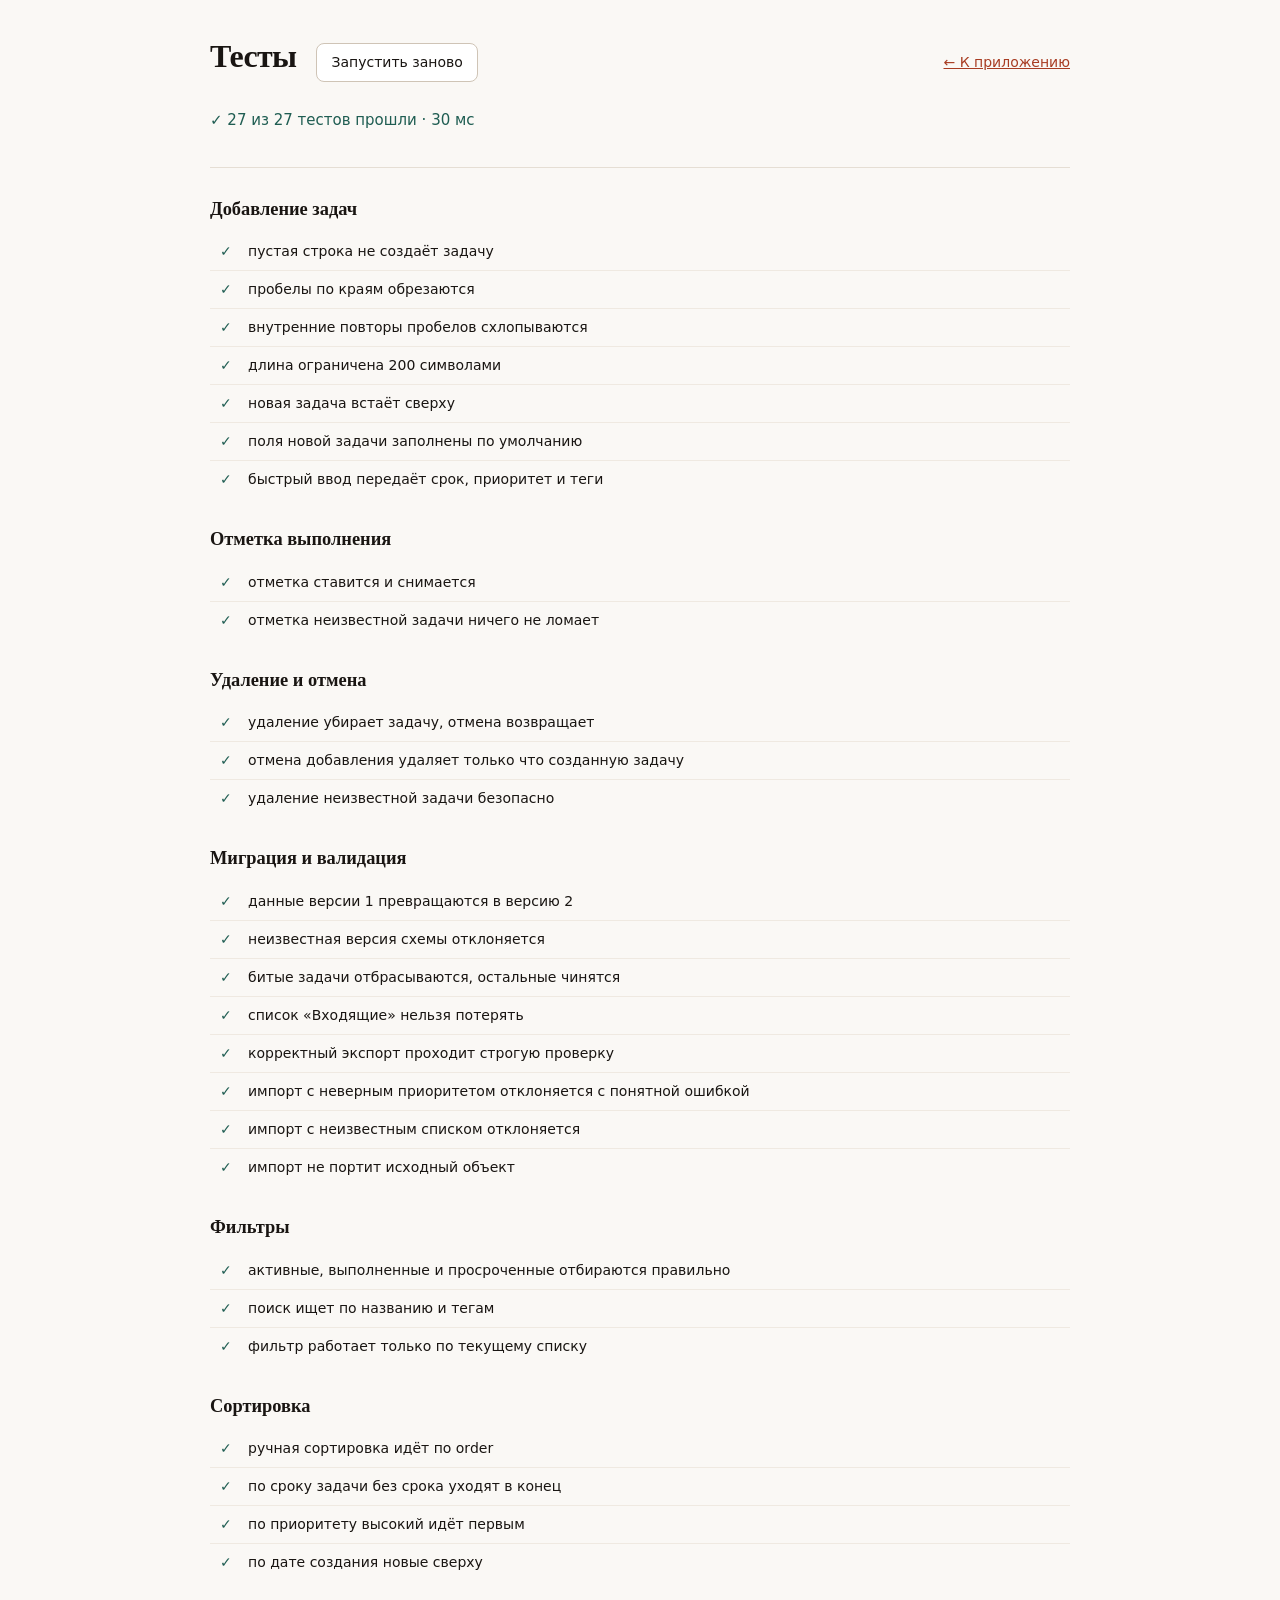
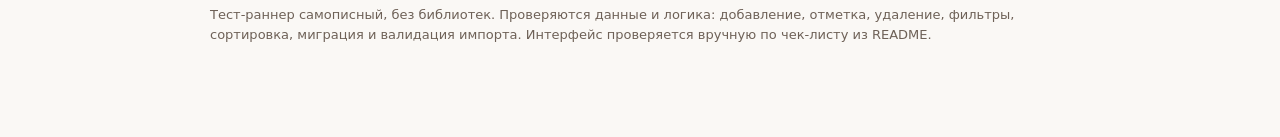
==== tests.html @ d5071059 "Этап 1: каркас, дизайн-токены и обязательные функции списка" ====
<!DOCTYPE html>
<html lang="ru">
  <head>
    <meta charset="utf-8" />
    <meta name="viewport" content="width=device-width, initial-scale=1" />
    <title>Тесты — Задачи</title>
    <link rel="stylesheet" href="css/tokens.css" />
    <style>
      /* Отдельная простая страница: тесты должны читаться, а не впечатлять. */
      body {
        margin: 0;
        padding: 32px 20px 80px;
        background: var(--bg);
        color: var(--ink);
        font-family: var(--font-sans);
        line-height: 1.5;
      }
      .wrap {
        max-width: 860px;
        margin: 0 auto;
      }
      h1 {
        margin: 0;
        font-family: var(--font-serif);
        font-size: 2rem;
        letter-spacing: -0.02em;
      }
      .head {
        display: flex;
        flex-wrap: wrap;
        align-items: baseline;
        gap: 12px 20px;
        padding-bottom: 20px;
        border-bottom: 1px solid var(--line);
      }
      .head a {
        margin-left: auto;
        color: var(--accent);
        font-size: 0.875rem;
      }
      .summary {
        color: var(--muted);
        font-size: 0.9375rem;
        width: 100%;
      }
      .summary.is-pass {
        color: var(--ok);
      }
      .summary.is-fail {
        color: var(--danger);
        font-weight: 600;
      }
      .suite {
        margin-top: 28px;
      }
      .suite h2 {
        margin: 0 0 10px;
        font-family: var(--font-serif);
        font-size: 1.15rem;
      }
      .test {
        display: flex;
        gap: 10px;
        padding: 8px 10px;
        border-bottom: 1px solid var(--line-soft);
        font-size: 0.875rem;
      }
      .test:last-child {
        border-bottom: 0;
      }
      .test__mark {
        flex: none;
        width: 18px;
        font-weight: 700;
      }
      .test--pass .test__mark {
        color: var(--ok);
      }
      .test--fail {
        background: var(--danger-soft);
        border-radius: 6px;
      }
      .test--fail .test__mark {
        color: var(--danger);
      }
      .test__name {
        flex: 1;
      }
      .test__error {
        margin: 4px 0 0;
        color: var(--danger);
        font-family: var(--font-mono);
        font-size: 0.75rem;
        white-space: pre-wrap;
      }
      .run {
        padding: 8px 14px;
        border: 1px solid var(--line-strong);
        border-radius: 8px;
        background: var(--surface);
        color: var(--ink);
        font: inherit;
        font-size: 0.875rem;
        cursor: pointer;
      }
      .run:hover {
        background: var(--surface-2);
      }
      .legend {
        margin-top: 24px;
        color: var(--muted);
        font-size: 0.8125rem;
      }
    </style>
  </head>
  <body>
    <div class="wrap">
      <header class="head">
        <h1>Тесты</h1>
        <button class="run" id="run" type="button">Запустить заново</button>
        <a href="index.html">← К приложению</a>
        <p class="summary" id="summary">Запускаем…</p>
      </header>
      <main id="results" aria-live="polite"></main>
      <p class="legend">
        Тест-раннер самописный, без библиотек. Проверяются данные и логика: добавление, отметка, удаление,
        фильтры, сортировка, миграция и валидация импорта. Интерфейс проверяется вручную по чек-листу из README.
      </p>
    </div>

    <script src="js/util.js"></script>
    <script src="js/schema.js"></script>
    <script src="js/selectors.js"></script>
    <script src="js/state.js"></script>
    <script>
      (function () {
        'use strict';

        var groups = [];
        var currentGroup = null;
        var summaryEl = document.getElementById('summary');
        var resultsEl = document.getElementById('results');
        var App = window.TodoApp;

        // ——— Мини-раннер ———

        function suite(name) {
          currentGroup = { name: name, tests: [] };
          groups.push(currentGroup);
        }

        function test(name, fn) {
          if (!currentGroup) suite('Без группы');
          currentGroup.tests.push({ name: name, fn: fn });
        }

        function format(value) {
          if (typeof value === 'string') return JSON.stringify(value);
          if (value === undefined) return 'undefined';
          try {
            return JSON.stringify(value);
          } catch (error) {
            return String(value);
          }
        }

        function assert(condition, message) {
          if (!condition) throw new Error(message || 'Условие не выполнено');
        }

        function assertEqual(actual, expected, message) {
          if (actual !== expected) {
            throw new Error(
              (message ? message + ': ' : '') + 'ожидалось ' + format(expected) + ', получено ' + format(actual)
            );
          }
        }

        function assertDeepEqual(actual, expected, message) {
          if (JSON.stringify(actual) !== JSON.stringify(expected)) {
            throw new Error(
              (message ? message + ': ' : '') + 'ожидалось ' + format(expected) + ', получено ' + format(actual)
            );
          }
        }

        function assertIncludes(text, needle, message) {
          if (String(text).indexOf(needle) === -1) {
            throw new Error((message || 'Подстрока не найдена') + ': искали ' + format(needle) + ' в ' + format(text));
          }
        }

        // ——— Фикстуры ———

        function makeStore() {
          var sequence = 0;
          return App.createStore({
            now: function () {
              return new Date(2026, 1, 10, 12, 0, 0, 0);
            },
            createId: function (prefix) {
              sequence += 1;
              return (prefix || 'id_') + sequence;
            }
          });
        }

        function makeTask(overrides) {
          var task = {
            id: 't' + Math.random().toString(36).slice(2, 8),
            title: 'Задача',
            done: false,
            createdAt: '2026-02-10T09:00:00.000Z',
            completedAt: null,
            due: null,
            priority: 0,
            listId: 'inbox',
            tags: [],
            subtasks: [],
            order: 0
          };
          Object.keys(overrides || {}).forEach(function (key) {
            task[key] = overrides[key];
          });
          return task;
        }

        function makeState(tasks, settings) {
          var baseSettings = { theme: 'system', listId: 'inbox', filter: 'all', sort: 'manual' };
          Object.keys(settings || {}).forEach(function (key) {
            baseSettings[key] = settings[key];
          });
          return {
            version: 2,
            lists: [{ id: 'inbox', name: 'Входящие', color: 'neutral', createdAt: '2026-01-01T00:00:00.000Z' }],
            tasks: tasks,
            settings: baseSettings
          };
        }

        var NOW = new Date(2026, 1, 10, 12, 0, 0, 0);
        var TODAY = App.util.todayISO(NOW);
        var TOMORROW = App.util.shiftISODate(TODAY, 1);
        var YESTERDAY = App.util.shiftISODate(TODAY, -1);

        // ——— Тесты ———

        suite('Добавление задач');

        test('пустая строка не создаёт задачу', function () {
          var store = makeStore();
          assertEqual(store.actions.addTask({ title: '   ' }), null);
          assertEqual(store.actions.addTask({ title: '' }), null);
          assertEqual(store.actions.addTask({}), null);
          assertEqual(store.get().tasks.length, 0);
        });

        test('пробелы по краям обрезаются', function () {
          var store = makeStore();
          var task = store.actions.addTask({ title: '  Купить молоко  ' });
          assertEqual(task.title, 'Купить молоко');
        });

        test('внутренние повторы пробелов схлопываются', function () {
          var store = makeStore();
          var task = store.actions.addTask({ title: 'Купить   молоко' });
          assertEqual(task.title, 'Купить молоко');
        });

        test('длина ограничена 200 символами', function () {
          var store = makeStore();
          var task = store.actions.addTask({ title: new Array(260).join('я') });
          assertEqual(task.title.length, 200);
        });

        test('новая задача встаёт сверху', function () {
          var store = makeStore();
          store.actions.addTask({ title: 'Первая' });
          store.actions.addTask({ title: 'Вторая' });
          var visible = App.selectors.visibleTasks(store.get(), '', NOW);
          assertEqual(visible[0].title, 'Вторая');
        });

        test('поля новой задачи заполнены по умолчанию', function () {
          var store = makeStore();
          var task = store.actions.addTask({ title: 'Позвонить' });
          assertIncludes(task.id, 't_');
          assertEqual(task.done, false);
          assertEqual(task.completedAt, null);
          assertEqual(task.priority, 0);
          assertEqual(task.listId, 'inbox');
          assertDeepEqual(task.tags, []);
          assertDeepEqual(task.subtasks, []);
        });

        test('быстрый ввод передаёт срок, приоритет и теги', function () {
          var store = makeStore();
          var task = store.actions.addTask({ title: 'Купить молоко', due: TOMORROW, priority: 3, tags: ['дом', '#дом'] });
          assertEqual(task.due, TOMORROW);
          assertEqual(task.priority, 3);
          assertDeepEqual(task.tags, ['дом']);
        });

        suite('Отметка выполнения');

        test('отметка ставится и снимается', function () {
          var store = makeStore();
          var task = store.actions.addTask({ title: 'Полить цветы' });

          store.actions.toggleTask(task.id);
          assertEqual(store.get().tasks[0].done, true);
          assert(!!store.get().tasks[0].completedAt, 'completedAt должен заполниться');

          store.actions.toggleTask(task.id);
          assertEqual(store.get().tasks[0].done, false);
          assertEqual(store.get().tasks[0].completedAt, null);
        });

        test('отметка неизвестной задачи ничего не ломает', function () {
          var store = makeStore();
          assertEqual(store.actions.toggleTask('нет-такой'), null);
        });

        suite('Удаление и отмена');

        test('удаление убирает задачу, отмена возвращает', function () {
          var store = makeStore();
          var task = store.actions.addTask({ title: 'Выбросить коробки' });
          var removed = store.actions.deleteTask(task.id);
          assertEqual(removed.id, task.id);
          assertEqual(store.get().tasks.length, 0);

          store.undo();
          assertEqual(store.get().tasks.length, 1);
          assertEqual(store.get().tasks[0].title, 'Выбросить коробки');
        });

        test('отмена добавления удаляет только что созданную задачу', function () {
          var store = makeStore();
          store.actions.addTask({ title: 'Первая' });
          store.actions.addTask({ title: 'Вторая' });
          store.undo();
          assertEqual(store.get().tasks.length, 1);
          assertEqual(store.get().tasks[0].title, 'Первая');
        });

        test('удаление неизвестной задачи безопасно', function () {
          var store = makeStore();
          assertEqual(store.actions.deleteTask('нет-такой'), null);
        });

        suite('Миграция и валидация');

        test('данные версии 1 превращаются в версию 2', function () {
          var v1 = {
            version: 1,
            lists: [
              { id: 'inbox', title: 'Входящие' },
              { id: 'l1', title: 'Работа', color: '#52708c' }
            ],
            tasks: [
              {
                id: 'a',
                text: 'Позвонить',
                completed: true,
                createdAt: '2026-01-01T10:00:00.000Z',
                listId: 'l1',
                priority: 'high',
                due: TODAY,
                tags: ['работа']
              }
            ],
            settings: { theme: 'dark', listId: 'l1' }
          };

          var migrated = App.schema.migrate(v1);
          assertEqual(migrated.version, 2);
          var result = App.schema.sanitizeSnapshot(migrated, NOW);
          assert(result.ok, 'после миграции данные должны читаться');
          assertEqual(result.state.tasks[0].title, 'Позвонить');
          assertEqual(result.state.tasks[0].priority, 3);
          assertEqual(result.state.tasks[0].done, true);
          assertDeepEqual(result.state.tasks[0].subtasks, []);
          assertDeepEqual(result.state.tasks[0].tags, ['работа']);
          assertEqual(result.state.settings.theme, 'dark');
        });

        test('неизвестная версия схемы отклоняется', function () {
          assertEqual(App.schema.migrate({ version: 99 }), null);
          assertEqual(App.schema.migrate('мусор'), null);
        });

        test('битые задачи отбрасываются, остальные чинятся', function () {
          var raw = {
            version: 2,
            lists: [],
            tasks: [
              { id: 'bad', title: '   ' },
              { id: 'ok', title: 'Живая задача', done: false, createdAt: '2026-02-01T10:00:00.000Z' }
            ],
            settings: {}
          };
          var result = App.schema.sanitizeSnapshot(raw, NOW);
          assert(result.ok, 'нормализация должна пройти');
          assertEqual(result.state.tasks.length, 1);
          assertEqual(result.state.tasks[0].title, 'Живая задача');
          assertEqual(result.state.tasks[0].listId, 'inbox');
          assertEqual(result.state.tasks[0].priority, 0);
          assert(result.dropped >= 1, 'счётчик отброшенных должен вырасти');
          assertEqual(result.state.lists[0].id, 'inbox');
        });

        test('список «Входящие» нельзя потерять', function () {
          var raw = { version: 2, lists: [], tasks: [], settings: {} };
          var result = App.schema.sanitizeSnapshot(raw, NOW);
          assertEqual(result.state.lists.length, 1);
          assertEqual(result.state.lists[0].id, 'inbox');
          assertEqual(result.state.settings.listId, 'inbox');
        });

        test('корректный экспорт проходит строгую проверку', function () {
          var store = makeStore();
          store.actions.addTask({ title: 'Купить молоко', due: TOMORROW, priority: 2, tags: ['дом'] });
          var snapshot = JSON.parse(JSON.stringify(store.get()));
          var result = App.schema.validateSnapshot(snapshot);
          assert(result.ok, 'экспорт собственного формата должен быть валиден');
          assertEqual(result.state.tasks.length, 1);
          assertEqual(result.state.tasks[0].title, 'Купить молоко');
        });

        test('импорт с неверным приоритетом отклоняется с понятной ошибкой', function () {
          var store = makeStore();
          store.actions.addTask({ title: 'Задача' });
          var snapshot = JSON.parse(JSON.stringify(store.get()));
          snapshot.tasks[0].priority = 9;
          var result = App.schema.validateSnapshot(snapshot);
          assertEqual(result.ok, false);
          assertIncludes(result.errors.join(' '), 'приоритет');
        });

        test('импорт с неизвестным списком отклоняется', function () {
          var store = makeStore();
          store.actions.addTask({ title: 'Задача' });
          var snapshot = JSON.parse(JSON.stringify(store.get()));
          snapshot.tasks[0].listId = 'чужой-список';
          var result = App.schema.validateSnapshot(snapshot);
          assertEqual(result.ok, false);
          assertIncludes(result.errors.join(' '), 'не найден');
        });

        test('импорт не портит исходный объект', function () {
          var store = makeStore();
          store.actions.addTask({ title: 'Задача' });
          var snapshot = JSON.parse(JSON.stringify(store.get()));
          snapshot.tasks[0].tags = new Array(20).join('x,').split(',');
          var before = JSON.stringify(snapshot);
          App.schema.validateSnapshot(snapshot);
          assertEqual(JSON.stringify(snapshot), before);
        });

        suite('Фильтры');

        test('активные, выполненные и просроченные отбираются правильно', function () {
          var tasks = [
            makeTask({ id: 'a', title: 'Сегодня', due: TODAY, order: 1 }),
            makeTask({ id: 'b', title: 'Просрочена', due: YESTERDAY, order: 2 }),
            makeTask({ id: 'c', title: 'Готово', done: true, completedAt: NOW.toISOString(), order: 3 }),
            makeTask({ id: 'd', title: 'Без срока', order: 4 })
          ];

          var active = App.selectors.visibleTasks(makeState(tasks, { filter: 'active' }), '', NOW);
          assertEqual(active.length, 3);

          var done = App.selectors.visibleTasks(makeState(tasks, { filter: 'done' }), '', NOW);
          assertEqual(done.length, 1);
          assertEqual(done[0].id, 'c');

          var overdue = App.selectors.visibleTasks(makeState(tasks, { filter: 'overdue' }), '', NOW);
          assertEqual(overdue.length, 1);
          assertEqual(overdue[0].id, 'b');

          var today = App.selectors.visibleTasks(makeState(tasks, { filter: 'today' }), '', NOW);
          assertEqual(today.length, 1);
          assertEqual(today[0].id, 'a');
        });

        test('поиск ищет по названию и тегам', function () {
          var tasks = [
            makeTask({ id: 'a', title: 'Купить молоко', tags: ['дом'], order: 1 }),
            makeTask({ id: 'b', title: 'Позвонить маме', tags: ['семья'], order: 2 })
          ];
          var state = makeState(tasks);
          assertEqual(App.selectors.visibleTasks(state, 'молоко', NOW).length, 1);
          assertEqual(App.selectors.visibleTasks(state, 'семья', NOW).length, 1);
          assertEqual(App.selectors.visibleTasks(state, 'нет-такого', NOW).length, 0);
        });

        test('фильтр работает только по текущему списку', function () {
          var tasks = [
            makeTask({ id: 'a', listId: 'inbox', order: 1 }),
            makeTask({ id: 'b', listId: 'l2', order: 2 })
          ];
          var state = makeState(tasks);
          state.lists.push({ id: 'l2', name: 'Работа', color: '#52708c', createdAt: '2026-01-01T00:00:00.000Z' });
          assertEqual(App.selectors.visibleTasks(state, '', NOW).length, 1);
          state.settings.listId = 'l2';
          assertEqual(App.selectors.visibleTasks(state, '', NOW)[0].id, 'b');
        });

        suite('Сортировка');

        test('ручная сортировка идёт по order', function () {
          var tasks = [
            makeTask({ id: 'c', order: 3 }),
            makeTask({ id: 'a', order: 1 }),
            makeTask({ id: 'b', order: 2 })
          ];
          var sorted = App.selectors.visibleTasks(makeState(tasks, { sort: 'manual' }), '', NOW);
          assertDeepEqual(
            sorted.map(function (task) {
              return task.id;
            }),
            ['a', 'b', 'c']
          );
        });

        test('по сроку задачи без срока уходят в конец', function () {
          var tasks = [
            makeTask({ id: 'none', due: null, order: 1 }),
            makeTask({ id: 'late', due: YESTERDAY, order: 2 }),
            makeTask({ id: 'soon', due: TOMORROW, order: 3 })
          ];
          var sorted = App.selectors.visibleTasks(makeState(tasks, { sort: 'due' }), '', NOW);
          assertDeepEqual(
            sorted.map(function (task) {
              return task.id;
            }),
            ['late', 'soon', 'none']
          );
        });

        test('по приоритету высокий идёт первым', function () {
          var tasks = [
            makeTask({ id: 'low', priority: 1, order: 1 }),
            makeTask({ id: 'high', priority: 3, order: 2 }),
            makeTask({ id: 'medium', priority: 2, order: 3 })
          ];
          var sorted = App.selectors.visibleTasks(makeState(tasks, { sort: 'priority' }), '', NOW);
          assertDeepEqual(
            sorted.map(function (task) {
              return task.id;
            }),
            ['high', 'medium', 'low']
          );
        });

        test('по дате создания новые сверху', function () {
          var tasks = [
            makeTask({ id: 'old', createdAt: '2026-01-01T10:00:00.000Z', order: 1 }),
            makeTask({ id: 'new', createdAt: '2026-02-09T10:00:00.000Z', order: 2 })
          ];
          var sorted = App.selectors.visibleTasks(makeState(tasks, { sort: 'created' }), '', NOW);
          assertDeepEqual(
            sorted.map(function (task) {
              return task.id;
            }),
            ['new', 'old']
          );
        });

        // ——— Запуск и отрисовка ———

        function render(passed, failed, duration) {
          resultsEl.textContent = '';
          groups.forEach(function (group) {
            var section = document.createElement('section');
            section.className = 'suite';
            var heading = document.createElement('h2');
            heading.textContent = group.name;
            section.appendChild(heading);

            group.tests.forEach(function (item) {
              var row = document.createElement('div');
              row.className = 'test ' + (item.error ? 'test--fail' : 'test--pass');

              var mark = document.createElement('span');
              mark.className = 'test__mark';
              mark.textContent = item.error ? '✕' : '✓';
              mark.setAttribute('aria-hidden', 'true');

              var name = document.createElement('span');
              name.className = 'test__name';
              name.textContent = item.name;

              row.appendChild(mark);
              row.appendChild(name);

              if (item.error) {
                var error = document.createElement('p');
                error.className = 'test__error';
                error.textContent = item.error;
                row.appendChild(error);
              }

              section.appendChild(row);
            });

            resultsEl.appendChild(section);
          });

          var total = passed + failed;
          var allPassed = failed === 0;
          summaryEl.className = 'summary ' + (allPassed ? 'is-pass' : 'is-fail');
          summaryEl.textContent =
            (allPassed ? '✓ ' : '✕ ') + passed + ' из ' + total + ' тестов прошли · ' + duration + ' мс';
          document.title = (allPassed ? '✓ ' : '✕ ') + passed + '/' + total + ' — Тесты';
        }

        function run() {
          var started = performance.now();
          var passed = 0;
          var failed = 0;

          groups.forEach(function (group) {
            group.tests.forEach(function (item) {
              item.error = '';
              try {
                item.fn();
                passed += 1;
              } catch (error) {
                failed += 1;
                item.error = error && error.message ? error.message : String(error);
              }
            });
          });

          render(passed, failed, Math.round(performance.now() - started));
        }

        document.getElementById('run').addEventListener('click', run);
        run();
      })();
    </script>
  </body>
</html>
---- css/tokens.css ----
/* Дизайн-токены: единственный источник значений для цвета, ритма и движения.
   Тема переключается атрибутом data-theme на <html> (его ставит inline-скрипт до отрисовки). */

:root {
  color-scheme: light;

  /* Типографика: только системные шрифты, поэтому загрузка не влияет на старт. */
  --font-sans: ui-sans-serif, system-ui, -apple-system, "Segoe UI", "Helvetica Neue", Arial, sans-serif;
  --font-serif: ui-serif, "Iowan Old Style", "Palatino Linotype", Palatino, "Book Antiqua", Georgia, "Times New Roman", serif;
  --font-mono: ui-monospace, "SF Mono", "Cascadia Mono", "JetBrains Mono", Menlo, Consolas, "Liberation Mono", monospace;

  --fs-xs: 0.6875rem;
  --fs-sm: 0.8125rem;
  --fs-base: 0.9375rem;
  --fs-md: 1rem;
  --fs-lg: 1.125rem;
  --fs-xl: clamp(1.5rem, 1.15rem + 1.1vw, 1.875rem);
  --fs-2xl: clamp(1.75rem, 1.3rem + 2vw, 2.5rem);

  --lh-tight: 1.2;
  --lh-base: 1.5;
  --tracking-caps: 0.09em;

  /* Ритм: шаг 4px, чтобы всё выравнивалось по вертикальной сетке. */
  --sp-1: 0.25rem;
  --sp-2: 0.5rem;
  --sp-3: 0.75rem;
  --sp-4: 1rem;
  --sp-5: 1.25rem;
  --sp-6: 1.5rem;
  --sp-7: 2rem;
  --sp-8: 2.5rem;
  --sp-9: 3rem;
  --sp-10: 4rem;
  --sp-12: 6rem;

  --r-xs: 4px;
  --r-sm: 8px;
  --r-md: 12px;
  --r-lg: 16px;
  --r-full: 999px;

  --tap: 44px;
  --sidebar-w: 288px;
  --measure: 800px;

  /* Светлая палитра: тёплая бумага и один терракотовый акцент. */
  --bg: #faf8f5;
  --surface: #ffffff;
  --surface-2: #f3efe9;
  --surface-hover: #f5f1eb;
  --surface-pressed: #ede7df;
  --ink: #191512;
  --ink-2: #463d35;
  --muted: #6e6157;
  --line: #e5ded4;
  --line-soft: #efe9e1;
  --line-strong: #cfc4b6;
  --accent: #a83c22;
  --accent-hover: #8d3018;
  --accent-soft: #f7e8e2;
  --accent-ink: #ffffff;
  --danger: #9e2418;
  --danger-soft: #f8e5e2;
  --warn: #7a5200;
  --warn-soft: #fbf0d9;
  --ok: #1f5d52;
  --ok-soft: #e3efe9;
  --prio-high: #a3241b;
  --prio-medium: #8a5a00;
  --prio-low: #24574d;
  --scrim: rgb(25 21 18 / 0.38);
  --focus-ring: rgb(168 60 34 / 0.35);
  --shadow-1: 0 1px 2px rgb(25 21 18 / 0.05), 0 1px 3px rgb(25 21 18 / 0.04);
  --shadow-2: 0 16px 40px -20px rgb(25 21 18 / 0.4), 0 2px 8px rgb(25 21 18 / 0.06);

  --t-fast: 120ms;
  --t-base: 180ms;
  --t-slow: 280ms;
  --ease: cubic-bezier(0.2, 0.7, 0.3, 1);

  --z-scrim: 40;
  --z-drawer: 50;
  --z-celebration: 60;
  --z-toast: 70;
}

[data-theme="dark"] {
  color-scheme: dark;

  --bg: #141210;
  --surface: #1b1815;
  --surface-2: #221e1a;
  --surface-hover: #221e1a;
  --surface-pressed: #2a2521;
  --ink: #f3ede6;
  --ink-2: #d8cfc5;
  --muted: #a2968a;
  --line: #332c26;
  --line-soft: #28231f;
  --line-strong: #4a4038;
  --accent: #f0794f;
  --accent-hover: #ff9468;
  --accent-soft: #2e1c14;
  --accent-ink: #1a0f0a;
  --danger: #ff8a7a;
  --danger-soft: #2c1714;
  --warn: #e8b45e;
  --warn-soft: #2a2114;
  --ok: #7fc4b4;
  --ok-soft: #17251f;
  --prio-high: #ff8a7a;
  --prio-medium: #e8b45e;
  --prio-low: #7fc4b4;
  --scrim: rgb(0 0 0 / 0.6);
  --focus-ring: rgb(240 121 79 / 0.45);
  --shadow-1: 0 1px 2px rgb(0 0 0 / 0.4);
  --shadow-2: 0 18px 44px -22px rgb(0 0 0 / 0.8), 0 2px 10px rgb(0 0 0 / 0.5);
}
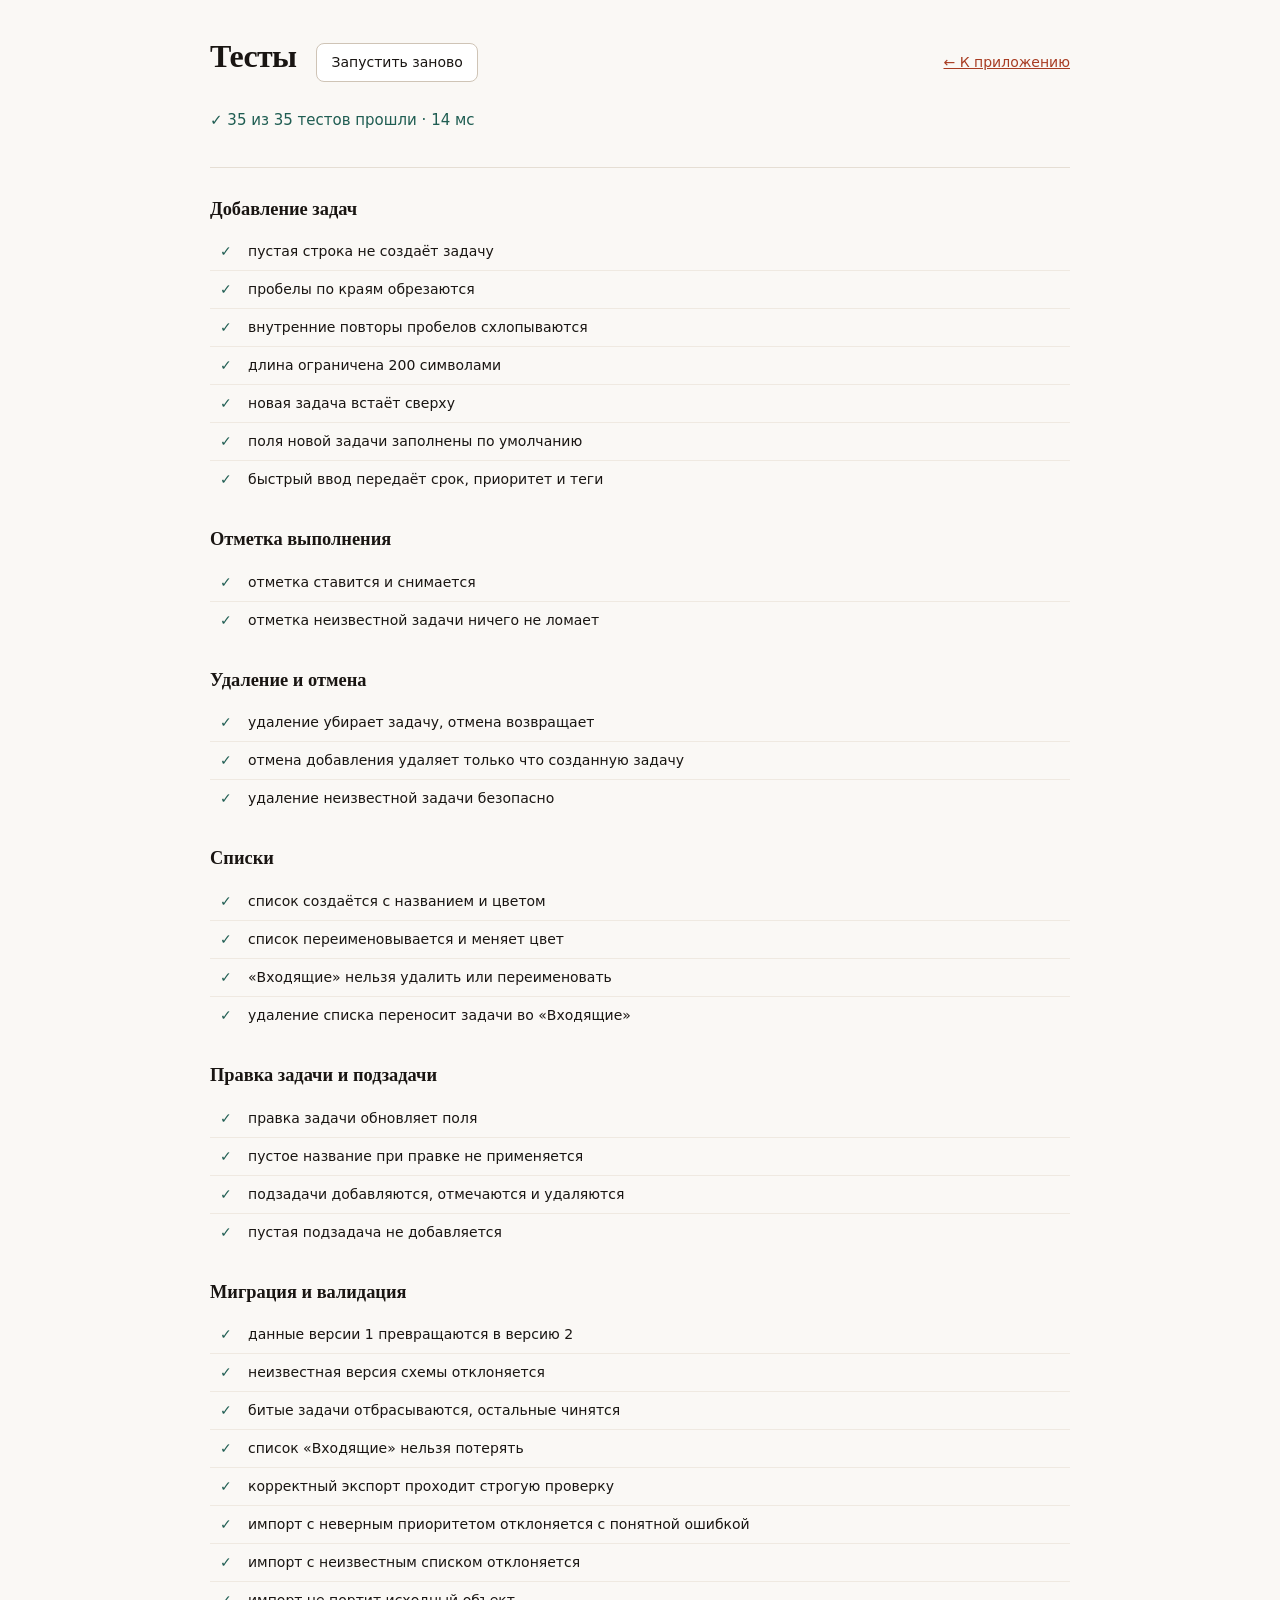
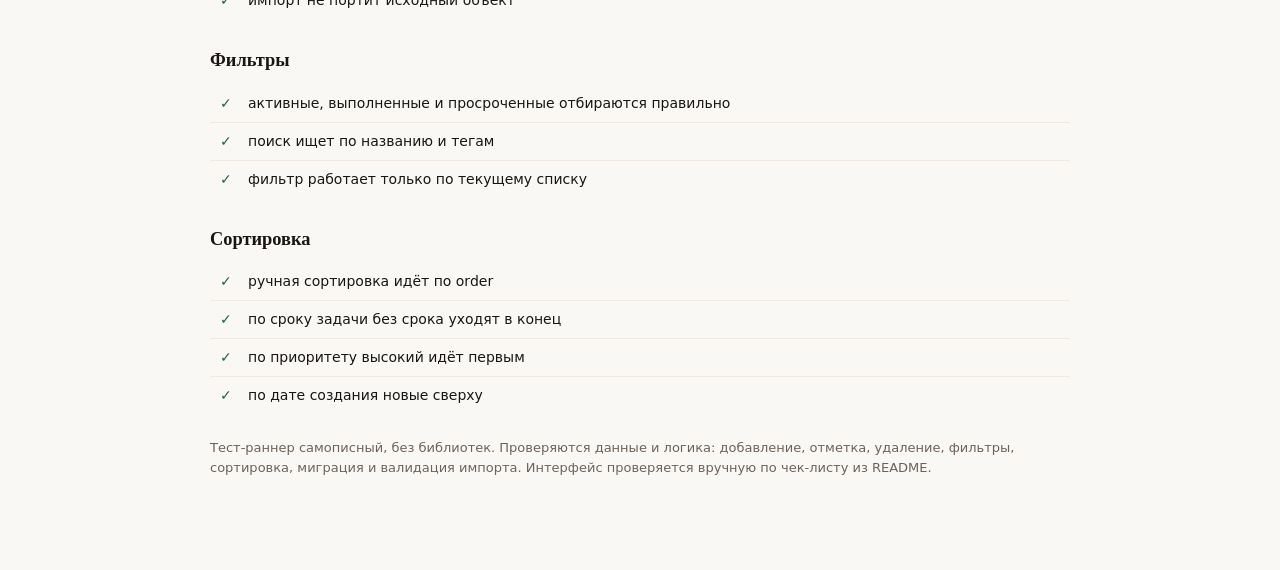
==== commit fc1e5aec: "Этап 2: списки, приоритеты, сроки, подзадачи, поиск, фильтры и сортировка" ====
--- a/tests.html
+++ b/tests.html
@@ -347,6 +347,100 @@
         test('удаление неизвестной задачи безопасно', function () {
           var store = makeStore();
           assertEqual(store.actions.deleteTask('нет-такой'), null);
+        });
+
+        suite('Списки');
+
+        test('список создаётся с названием и цветом', function () {
+          var store = makeStore();
+          var list = store.actions.addList('  Работа  ', '#3f8a7a');
+          assert(!!list, 'список создан');
+          assertEqual(list.name, 'Работа');
+          assertEqual(list.color, '#3f8a7a');
+          assertEqual(store.get().lists.length, 2);
+        });
+
+        test('список переименовывается и меняет цвет', function () {
+          var store = makeStore();
+          var list = store.actions.addList('Дом', '#c0603a');
+          store.actions.renameList(list.id, 'Домашние дела');
+          store.actions.setListColor(list.id, '#52708c');
+          var saved = App.selectors.findList(store.get(), list.id);
+          assertEqual(saved.name, 'Домашние дела');
+          assertEqual(saved.color, '#52708c');
+        });
+
+        test('«Входящие» нельзя удалить или переименовать', function () {
+          var store = makeStore();
+          assertEqual(store.actions.deleteList('inbox'), null);
+          assertEqual(store.actions.renameList('inbox', 'Другое'), null);
+          assertEqual(store.get().lists.length, 1);
+        });
+
+        test('удаление списка переносит задачи во «Входящие»', function () {
+          var store = makeStore();
+          var list = store.actions.addList('Работа', '#52708c');
+          store.actions.setSettings({ listId: list.id });
+          store.actions.addTask({ title: 'Отчёт' });
+          var removed = store.actions.deleteList(list.id);
+          assert(!!removed, 'список удалён');
+          assertEqual(store.get().lists.length, 1);
+          assertEqual(store.get().tasks[0].listId, 'inbox');
+          assertEqual(store.get().settings.listId, 'inbox');
+
+          store.undo();
+          assertEqual(store.get().lists.length, 2);
+          assertEqual(store.get().tasks[0].listId, list.id);
+        });
+
+        suite('Правка задачи и подзадачи');
+
+        test('правка задачи обновляет поля', function () {
+          var store = makeStore();
+          var task = store.actions.addTask({ title: 'Черновик' });
+          var due = App.util.shiftISODate(TODAY, 3);
+          store.actions.updateTask(task.id, {
+            title: 'Финал',
+            due: due,
+            priority: 2,
+            tags: ['работа'],
+            listId: 'inbox'
+          });
+          var updated = store.get().tasks[0];
+          assertEqual(updated.title, 'Финал');
+          assertEqual(updated.due, due);
+          assertEqual(updated.priority, 2);
+          assertDeepEqual(updated.tags, ['работа']);
+        });
+
+        test('пустое название при правке не применяется', function () {
+          var store = makeStore();
+          var task = store.actions.addTask({ title: 'Важное' });
+          store.actions.updateTask(task.id, { title: '   ' });
+          assertEqual(store.get().tasks[0].title, 'Важное');
+        });
+
+        test('подзадачи добавляются, отмечаются и удаляются', function () {
+          var store = makeStore();
+          var task = store.actions.addTask({ title: 'Переезд' });
+          store.actions.addSubtask(task.id, 'Собрать коробки');
+          store.actions.addSubtask(task.id, 'Заказать грузовик');
+          assertEqual(store.get().tasks[0].subtasks.length, 2);
+
+          var subtaskId = store.get().tasks[0].subtasks[0].id;
+          store.actions.toggleSubtask(task.id, subtaskId);
+          assertEqual(store.get().tasks[0].subtasks[0].done, true);
+
+          store.actions.deleteSubtask(task.id, subtaskId);
+          assertEqual(store.get().tasks[0].subtasks.length, 1);
+          assertEqual(store.get().tasks[0].subtasks[0].title, 'Заказать грузовик');
+        });
+
+        test('пустая подзадача не добавляется', function () {
+          var store = makeStore();
+          var task = store.actions.addTask({ title: 'Переезд' });
+          assertEqual(store.actions.addSubtask(task.id, '   '), null);
+          assertEqual(store.get().tasks[0].subtasks.length, 0);
         });
 
         suite('Миграция и валидация');
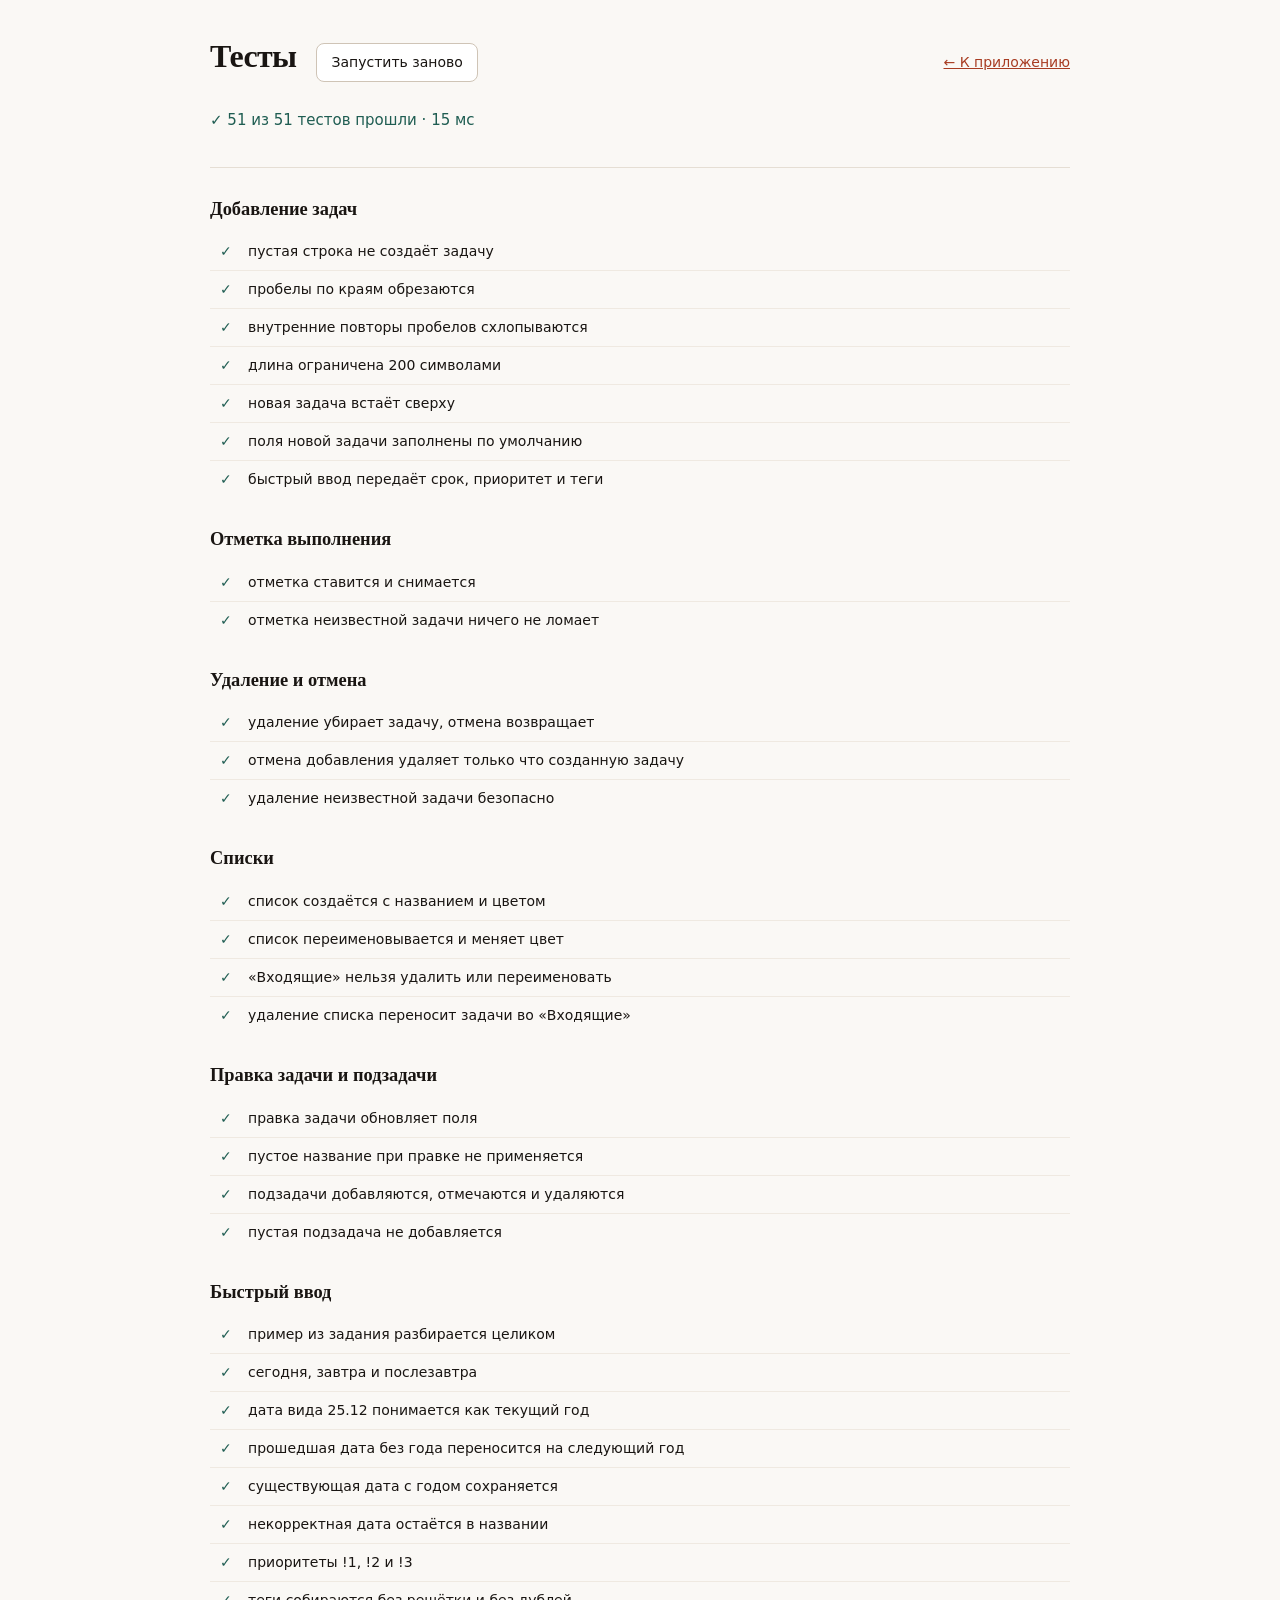
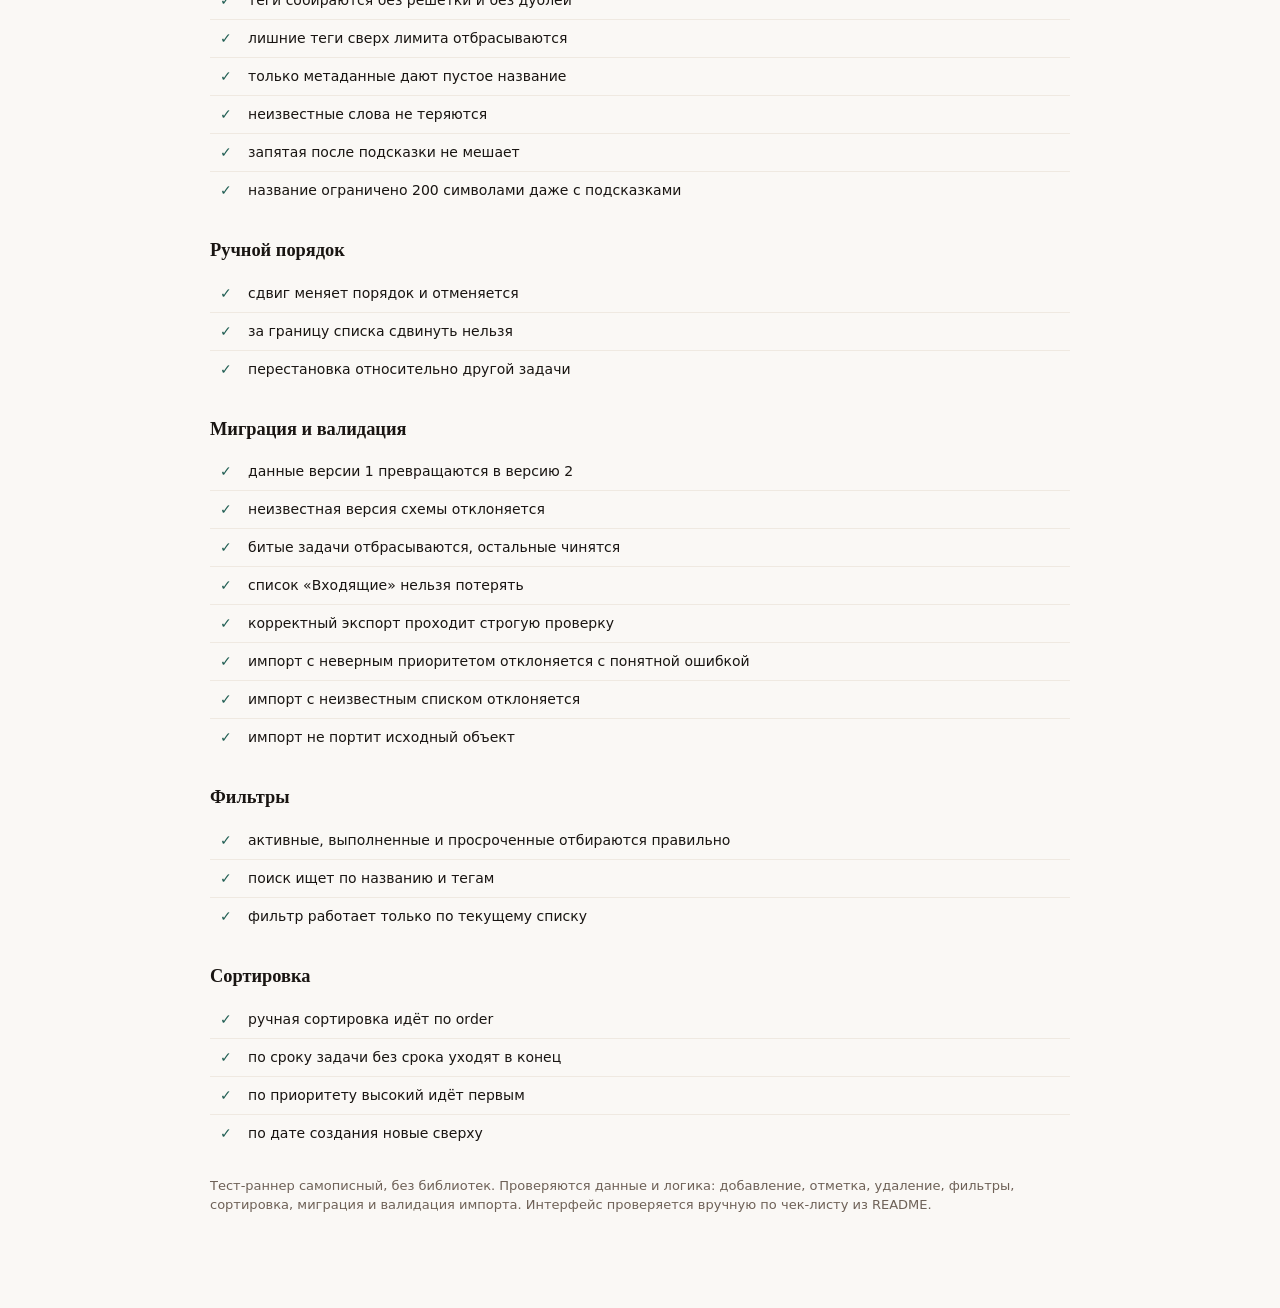
==== commit b5cfbeb3: "Этап 3: быстрое добавление, перетаскивание, отмена и горячие клавиши" ====
--- a/tests.html
+++ b/tests.html
@@ -132,6 +132,7 @@
     <script src="js/schema.js"></script>
     <script src="js/selectors.js"></script>
     <script src="js/state.js"></script>
+    <script src="js/parser.js"></script>
     <script>
       (function () {
         'use strict';
@@ -441,6 +442,127 @@
           var task = store.actions.addTask({ title: 'Переезд' });
           assertEqual(store.actions.addSubtask(task.id, '   '), null);
           assertEqual(store.get().tasks[0].subtasks.length, 0);
+        });
+
+        suite('Быстрый ввод');
+
+        test('пример из задания разбирается целиком', function () {
+          var parsed = App.parser.parseQuickInput('Купить молоко завтра !3 #дом', NOW);
+          assertEqual(parsed.title, 'Купить молоко');
+          assertEqual(parsed.due, TOMORROW);
+          assertEqual(parsed.priority, 3);
+          assertDeepEqual(parsed.tags, ['дом']);
+        });
+
+        test('сегодня, завтра и послезавтра', function () {
+          assertEqual(App.parser.parseQuickInput('Сегодня', NOW).due, TODAY);
+          assertEqual(App.parser.parseQuickInput('завтра', NOW).due, TOMORROW);
+          assertEqual(App.parser.parseQuickInput('послезавтра', NOW).due, App.util.shiftISODate(TODAY, 2));
+        });
+
+        test('дата вида 25.12 понимается как текущий год', function () {
+          var parsed = App.parser.parseQuickInput('Поздравить 25.12', NOW);
+          assertEqual(parsed.due, '2026-12-25');
+          assertEqual(parsed.title, 'Поздравить');
+        });
+
+        test('прошедшая дата без года переносится на следующий год', function () {
+          var parsed = App.parser.parseQuickInput('Отчёт 05.01', NOW);
+          assertEqual(parsed.due, '2027-01-05');
+        });
+
+        test('существующая дата с годом сохраняется', function () {
+          assertEqual(App.parser.parseQuickInput('Старт 01.09.2026', NOW).due, '2026-09-01');
+        });
+
+        test('некорректная дата остаётся в названии', function () {
+          var parsed = App.parser.parseQuickInput('Дедлайн 32.13', NOW);
+          assertEqual(parsed.due, null);
+          assertEqual(parsed.title, 'Дедлайн 32.13');
+        });
+
+        test('приоритеты !1, !2 и !3', function () {
+          assertEqual(App.parser.parseQuickInput('Низкий !1', NOW).priority, 1);
+          assertEqual(App.parser.parseQuickInput('Средний !2', NOW).priority, 2);
+          assertEqual(App.parser.parseQuickInput('Высокий !3', NOW).priority, 3);
+        });
+
+        test('теги собираются без решётки и без дублей', function () {
+          var parsed = App.parser.parseQuickInput('Позвонить #дом #дом #работа', NOW);
+          assertDeepEqual(parsed.tags, ['дом', 'работа']);
+          assertEqual(parsed.title, 'Позвонить');
+        });
+
+        test('лишние теги сверх лимита отбрасываются', function () {
+          var parsed = App.parser.parseQuickInput('Задача #a #b #c #d #e #f #g #h #i #j', NOW);
+          assertEqual(parsed.tags.length, 8);
+        });
+
+        test('только метаданные дают пустое название', function () {
+          var parsed = App.parser.parseQuickInput('завтра !2 #дом', NOW);
+          assertEqual(parsed.title, '');
+          assertEqual(parsed.due, TOMORROW);
+        });
+
+        test('неизвестные слова не теряются', function () {
+          assertEqual(App.parser.parseQuickInput('Отправить счёт в банк', NOW).title, 'Отправить счёт в банк');
+        });
+
+        test('запятая после подсказки не мешает', function () {
+          var parsed = App.parser.parseQuickInput('Позвонить завтра,', NOW);
+          assertEqual(parsed.due, TOMORROW);
+          assertEqual(parsed.title, 'Позвонить');
+        });
+
+        test('название ограничено 200 символами даже с подсказками', function () {
+          var parsed = App.parser.parseQuickInput(new Array(260).join('я') + ' завтра', NOW);
+          assertEqual(parsed.due, TOMORROW);
+          assertEqual(parsed.title.length, 200);
+        });
+
+        suite('Ручной порядок');
+
+        test('сдвиг меняет порядок и отменяется', function () {
+          function visible() {
+            return App.selectors.visibleTasks(store.get(), '', NOW).map(function (task) {
+              return task.title;
+            });
+          }
+
+          var store = makeStore();
+          var a = store.actions.addTask({ title: 'A' });
+          store.actions.addTask({ title: 'B' });
+          store.actions.addTask({ title: 'C' });
+          assertDeepEqual(visible(), ['C', 'B', 'A']);
+
+          assert(store.actions.moveTaskBy(a.id, -1) !== null, 'сдвиг выполнен');
+          assertDeepEqual(visible(), ['C', 'A', 'B']);
+          store.undo();
+          assertDeepEqual(visible(), ['C', 'B', 'A']);
+        });
+
+        test('за границу списка сдвинуть нельзя', function () {
+          var store = makeStore();
+          var a = store.actions.addTask({ title: 'A' });
+          store.actions.addTask({ title: 'B' });
+          var tasks = App.selectors.visibleTasks(store.get(), '', NOW);
+          var first = tasks[0];
+          var last = tasks[tasks.length - 1];
+          assertEqual(store.actions.moveTaskBy(first.id, -1), null);
+          assertEqual(store.actions.moveTaskBy(last.id, 1), null);
+        });
+
+        test('перестановка относительно другой задачи', function () {
+          var store = makeStore();
+          var a = store.actions.addTask({ title: 'A' });
+          store.actions.addTask({ title: 'B' });
+          var c = store.actions.addTask({ title: 'C' });
+          // Исходно C, B, A. Ставим A после C.
+          store.actions.moveTaskRelative(a.id, c.id, true);
+          var order = App.selectors.visibleTasks(store.get(), '', NOW).map(function (task) {
+            return task.title;
+          });
+          assertDeepEqual(order, ['C', 'A', 'B']);
         });
 
         suite('Миграция и валидация');
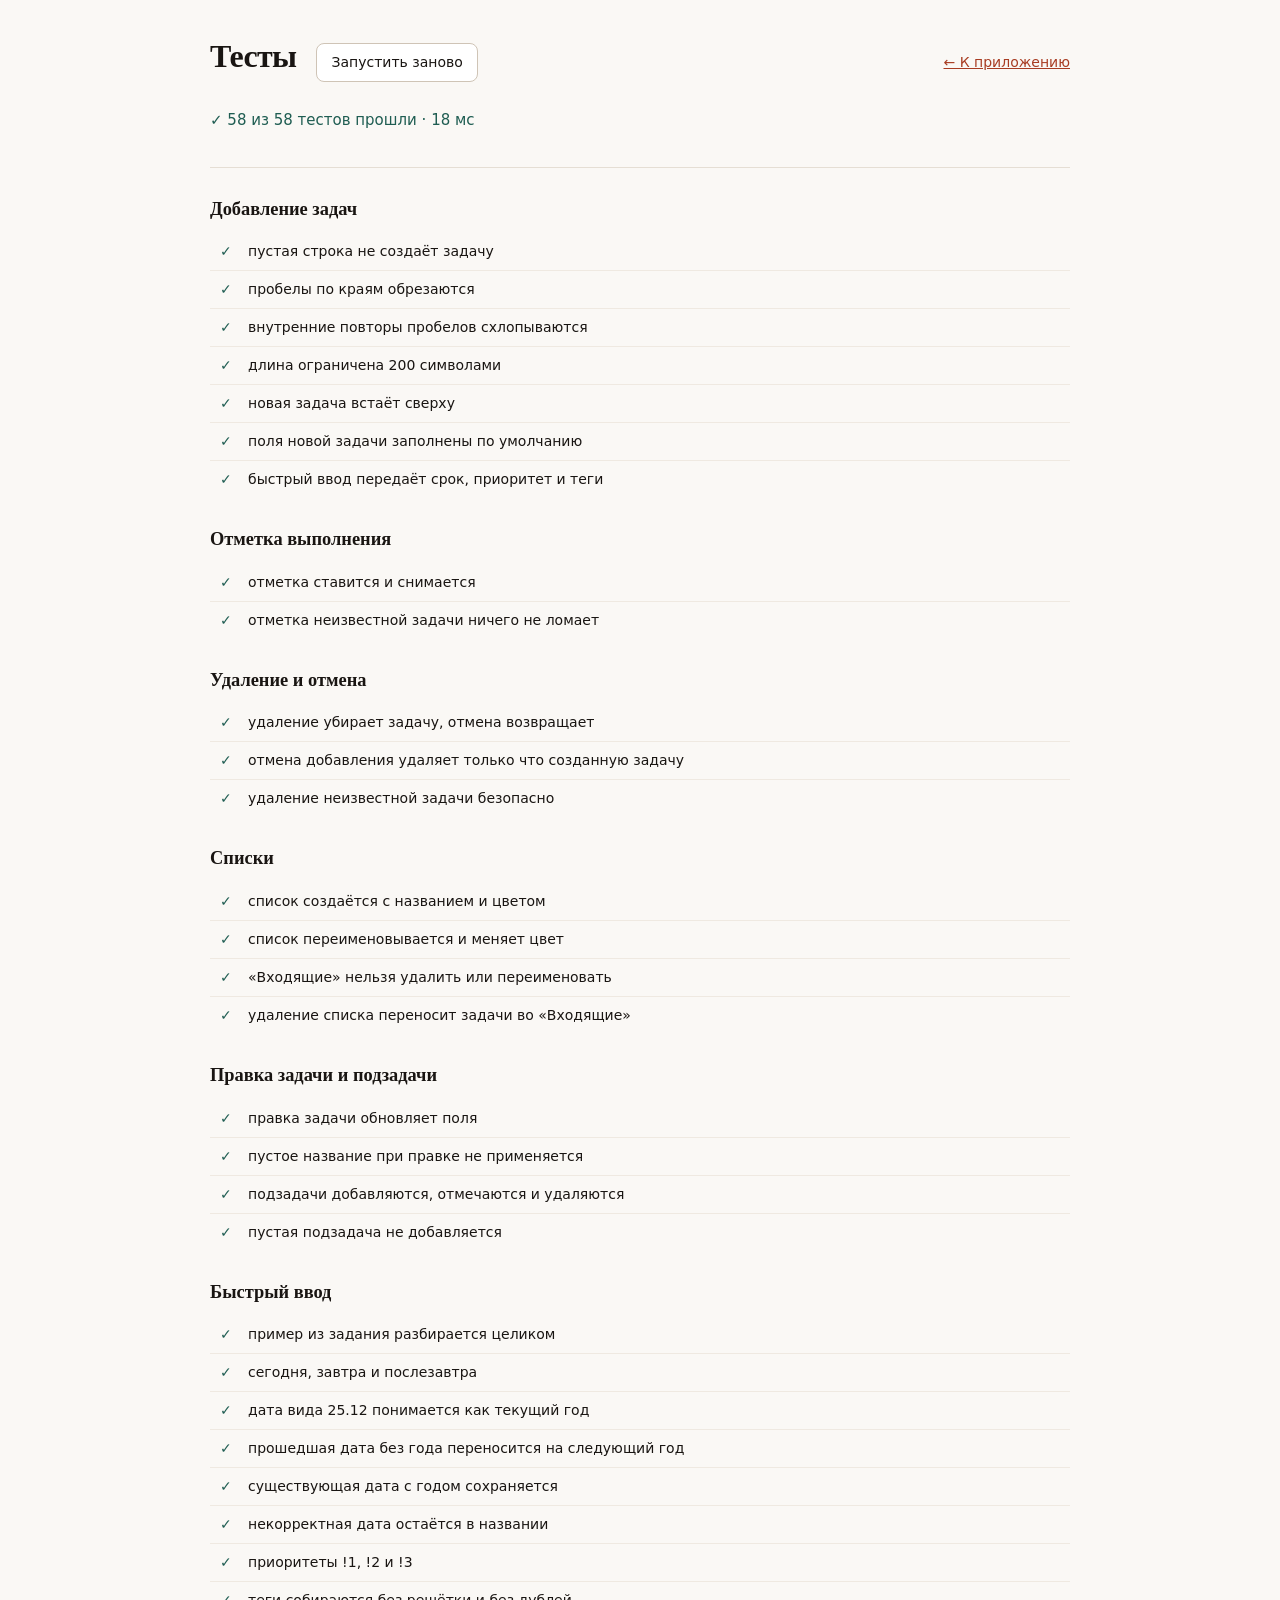
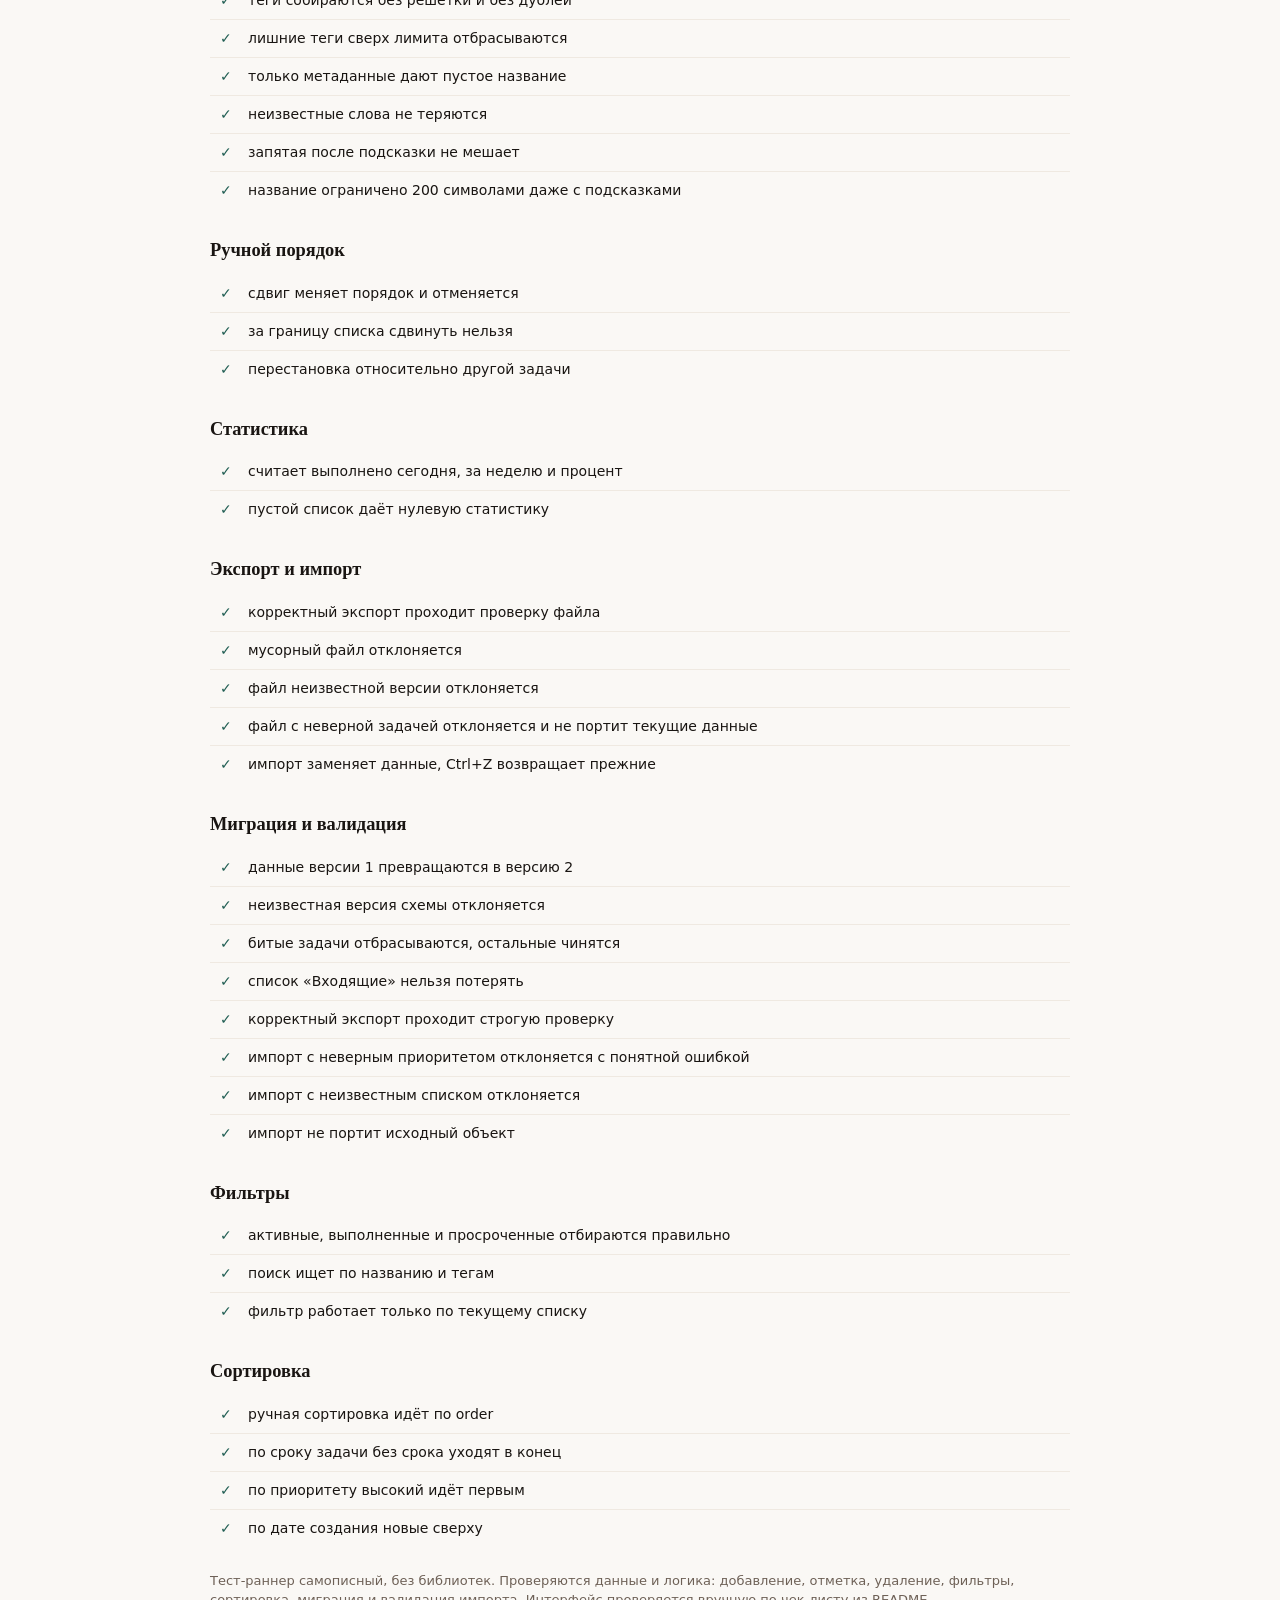
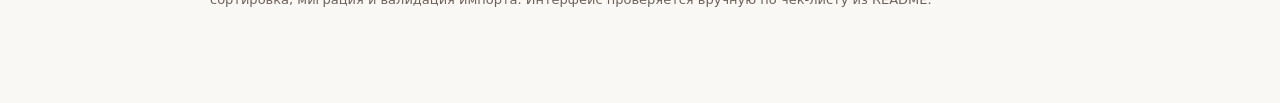
==== commit 81f6c3a9: "Этап 4: статистика, импорт и экспорт, темы, синхронизация вкладок и анимация завершения" ====
--- a/tests.html
+++ b/tests.html
@@ -133,6 +133,7 @@
     <script src="js/selectors.js"></script>
     <script src="js/state.js"></script>
     <script src="js/parser.js"></script>
+    <script src="js/transfer.js"></script>
     <script>
       (function () {
         'use strict';
@@ -563,6 +564,87 @@
             return task.title;
           });
           assertDeepEqual(order, ['C', 'A', 'B']);
+        });
+
+        suite('Статистика');
+
+        test('считает выполнено сегодня, за неделю и процент', function () {
+          var tasks = [
+            makeTask({ id: 'a', done: true, completedAt: new Date(2026, 1, 10, 9, 0, 0).toISOString(), order: 1 }),
+            makeTask({ id: 'b', done: true, completedAt: new Date(2026, 1, 8, 9, 0, 0).toISOString(), order: 2 }),
+            makeTask({ id: 'c', done: true, completedAt: new Date(2026, 0, 20, 9, 0, 0).toISOString(), order: 3 }),
+            makeTask({ id: 'd', due: YESTERDAY, order: 4 }),
+            makeTask({ id: 'e', due: TODAY, order: 5 })
+          ];
+          var stats = App.selectors.computeStats(makeState(tasks), NOW);
+          assertEqual(stats.total, 5);
+          assertEqual(stats.done, 3);
+          assertEqual(stats.doneToday, 1);
+          assertEqual(stats.doneWeek, 2);
+          assertEqual(stats.overdue, 1);
+          assertEqual(stats.dueToday, 1);
+          assertEqual(stats.percent, 60);
+        });
+
+        test('пустой список даёт нулевую статистику', function () {
+          var stats = App.selectors.computeStats(makeState([]), NOW);
+          assertEqual(stats.total, 0);
+          assertEqual(stats.percent, 0);
+          assertEqual(stats.doneToday, 0);
+        });
+
+        suite('Экспорт и импорт');
+
+        test('корректный экспорт проходит проверку файла', function () {
+          var store = makeStore();
+          store.actions.addTask({ title: 'Купить молоко', priority: 3, tags: ['дом'] });
+          var text = JSON.stringify(store.get());
+          var parsed = App.transfer.parseText(text);
+          assert(parsed.ok, 'файл должен приниматься');
+          assertEqual(parsed.state.tasks.length, 1);
+          assertEqual(parsed.state.tasks[0].priority, 3);
+        });
+
+        test('мусорный файл отклоняется', function () {
+          var parsed = App.transfer.parseText('{это не json');
+          assertEqual(parsed.ok, false);
+          assertIncludes(parsed.message, 'JSON');
+        });
+
+        test('файл неизвестной версии отклоняется', function () {
+          var parsed = App.transfer.parseText(JSON.stringify({ version: 99, lists: [], tasks: [] }));
+          assertEqual(parsed.ok, false);
+          assertIncludes(parsed.message, 'версии');
+        });
+
+        test('файл с неверной задачей отклоняется и не портит текущие данные', function () {
+          var store = makeStore();
+          store.actions.addTask({ title: 'Своя задача' });
+          var snapshot = JSON.parse(JSON.stringify(store.get()));
+          snapshot.tasks[0].priority = 42;
+          var parsed = App.transfer.parseText(JSON.stringify(snapshot));
+          assertEqual(parsed.ok, false);
+          assertIncludes(parsed.errors.join(' '), 'приоритет');
+          assertEqual(store.get().tasks.length, 1, 'текущая задача на месте');
+          assertEqual(store.get().tasks[0].title, 'Своя задача');
+        });
+
+        test('импорт заменяет данные, Ctrl+Z возвращает прежние', function () {
+          var store = makeStore();
+          store.actions.addTask({ title: 'Своя задача' });
+
+          var other = makeStore();
+          other.actions.addTask({ title: 'Из файла' });
+          var snapshot = JSON.parse(JSON.stringify(other.get()));
+
+          var imported = store.importState(snapshot);
+          assert(!!imported, 'импорт выполнен');
+          assertEqual(store.get().tasks.length, 1);
+          assertEqual(store.get().tasks[0].title, 'Из файла');
+
+          store.undo();
+          assertEqual(store.get().tasks.length, 1);
+          assertEqual(store.get().tasks[0].title, 'Своя задача');
         });
 
         suite('Миграция и валидация');
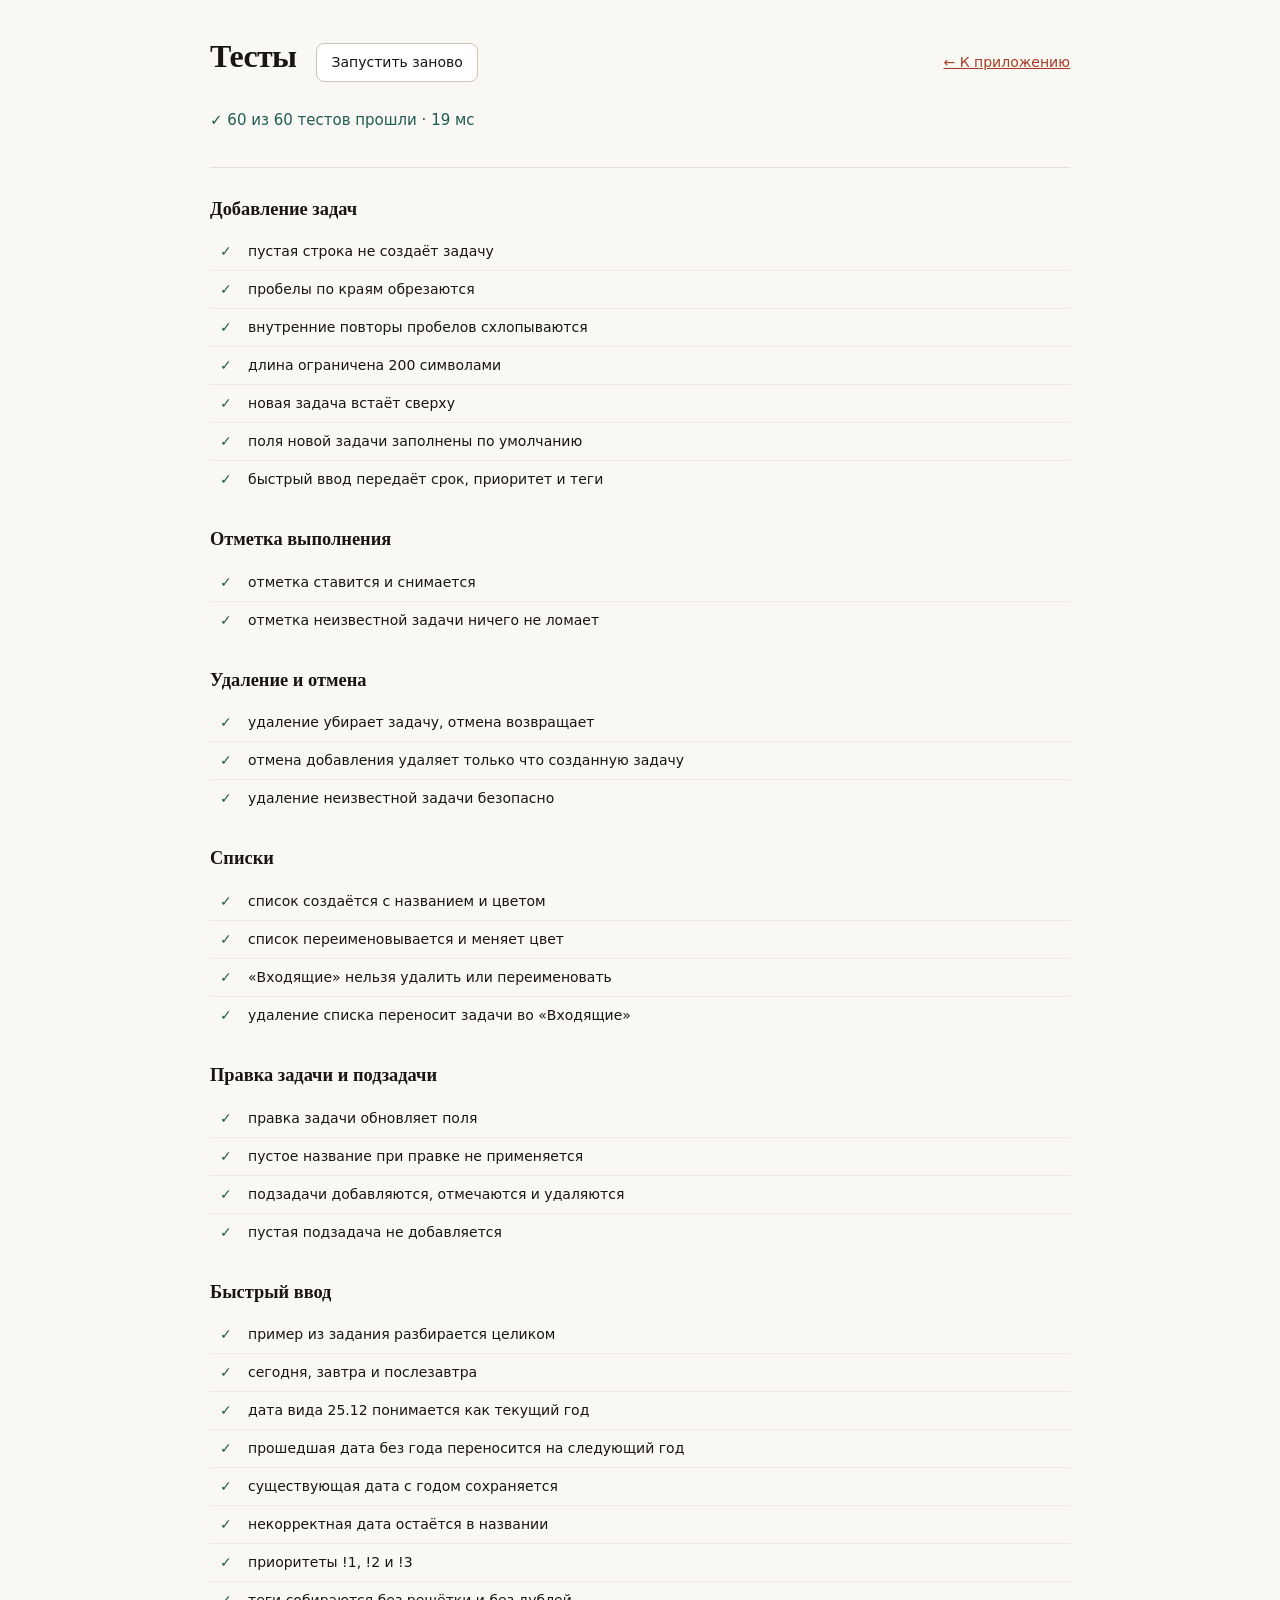
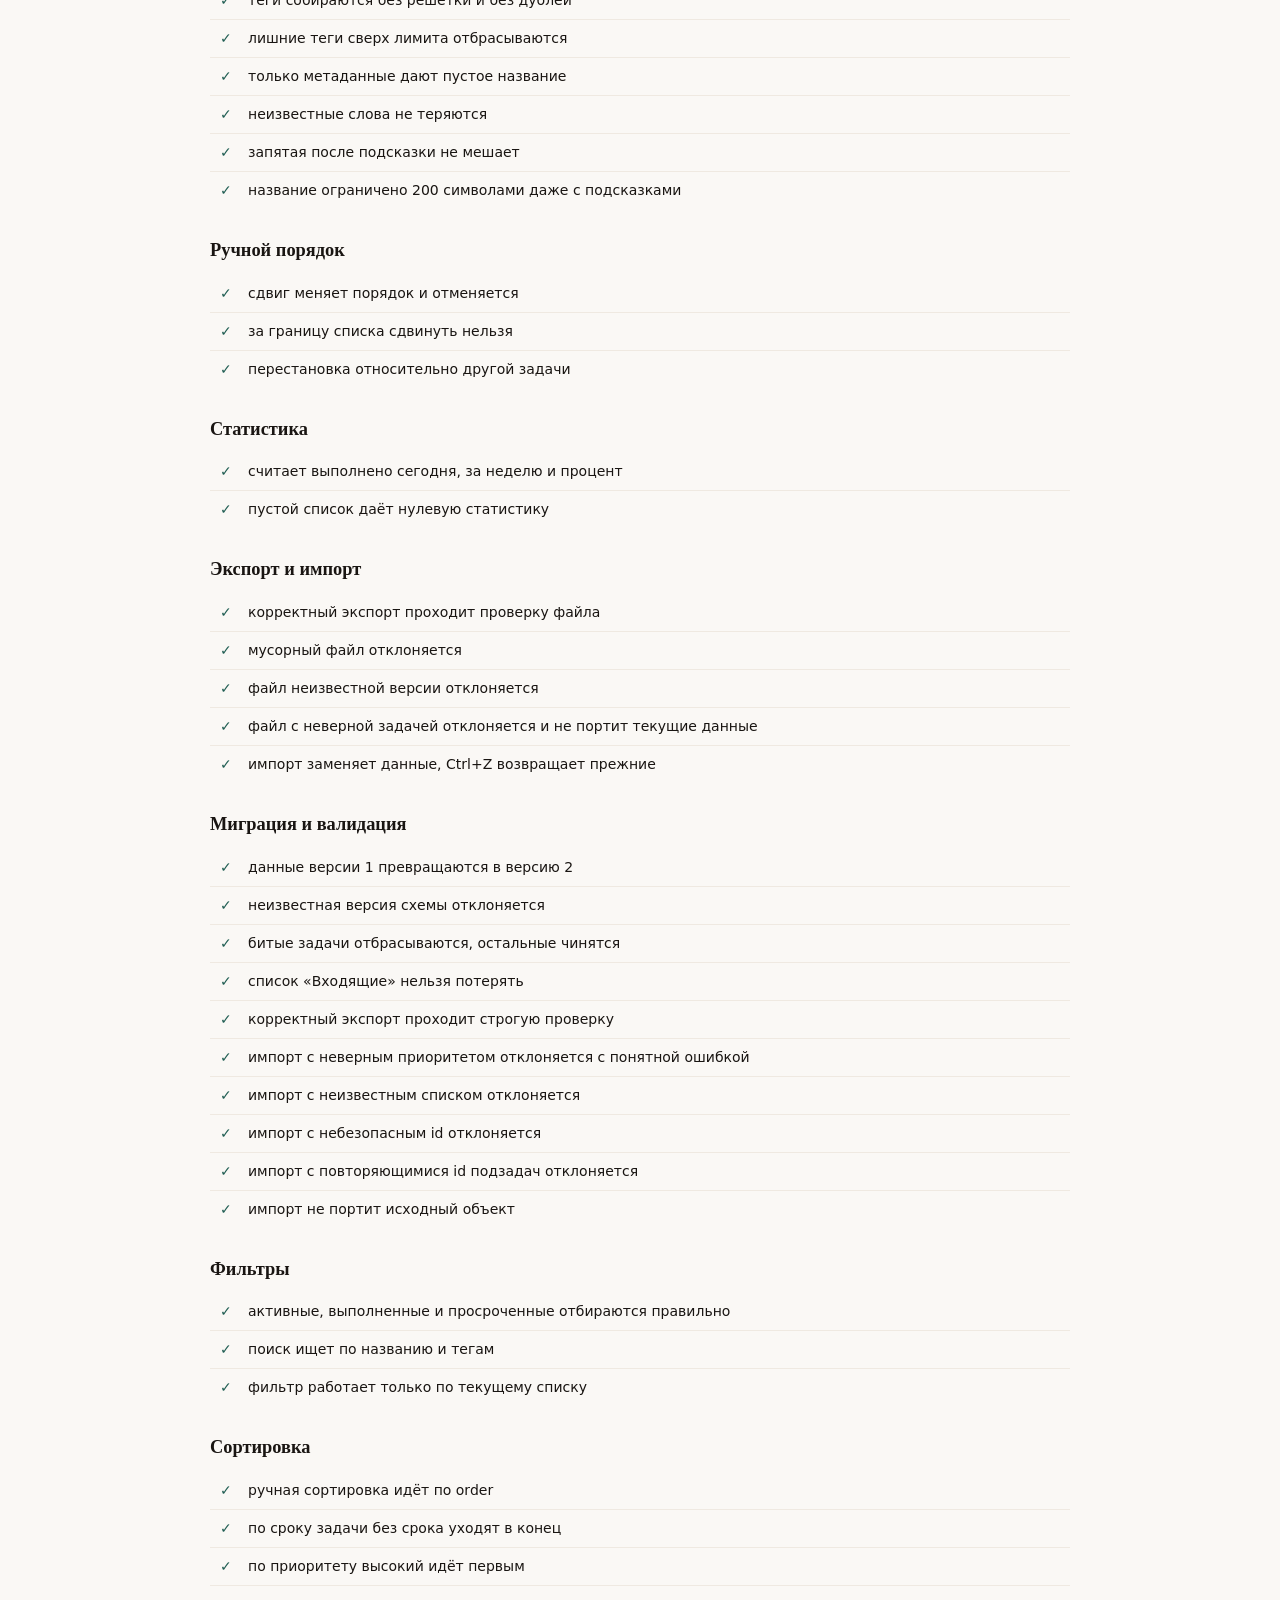
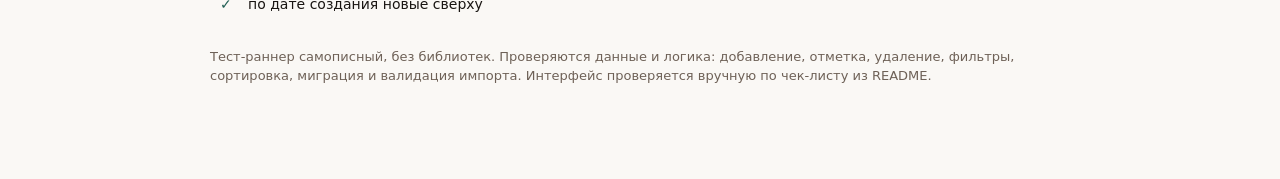
==== commit 052dd273: "Этап 5: PWA, иконки, документация и финальная полировка" ====
--- a/tests.html
+++ b/tests.html
@@ -746,6 +746,27 @@
           assertIncludes(result.errors.join(' '), 'не найден');
         });
 
+        test('импорт с небезопасным id отклоняется', function () {
+          var store = makeStore();
+          store.actions.addTask({ title: 'Задача' });
+          var snapshot = JSON.parse(JSON.stringify(store.get()));
+          snapshot.tasks[0].id = 'x" data-action="delete';
+          var result = App.schema.validateSnapshot(snapshot);
+          assertEqual(result.ok, false);
+          assertIncludes(result.errors.join(' '), 'id');
+        });
+
+        test('импорт с повторяющимися id подзадач отклоняется', function () {
+          var store = makeStore();
+          var task = store.actions.addTask({ title: 'Задача' });
+          store.actions.addSubtask(task.id, 'Шаг');
+          var snapshot = JSON.parse(JSON.stringify(store.get()));
+          snapshot.tasks[0].subtasks.push({ id: snapshot.tasks[0].subtasks[0].id, title: 'Дубль', done: false });
+          var result = App.schema.validateSnapshot(snapshot);
+          assertEqual(result.ok, false);
+          assertIncludes(result.errors.join(' '), 'повторяться');
+        });
+
         test('импорт не портит исходный объект', function () {
           var store = makeStore();
           store.actions.addTask({ title: 'Задача' });
--- a/css/tokens.css
+++ b/css/tokens.css
@@ -56,6 +56,7 @@
   --line: #e5ded4;
   --line-soft: #efe9e1;
   --line-strong: #cfc4b6;
+  --control-border: #9a8c7c;
   --accent: #a83c22;
   --accent-hover: #8d3018;
   --accent-soft: #f7e8e2;
@@ -99,6 +100,7 @@
   --line: #332c26;
   --line-soft: #28231f;
   --line-strong: #4a4038;
+  --control-border: #8f8275;
   --accent: #f0794f;
   --accent-hover: #ff9468;
   --accent-soft: #2e1c14;
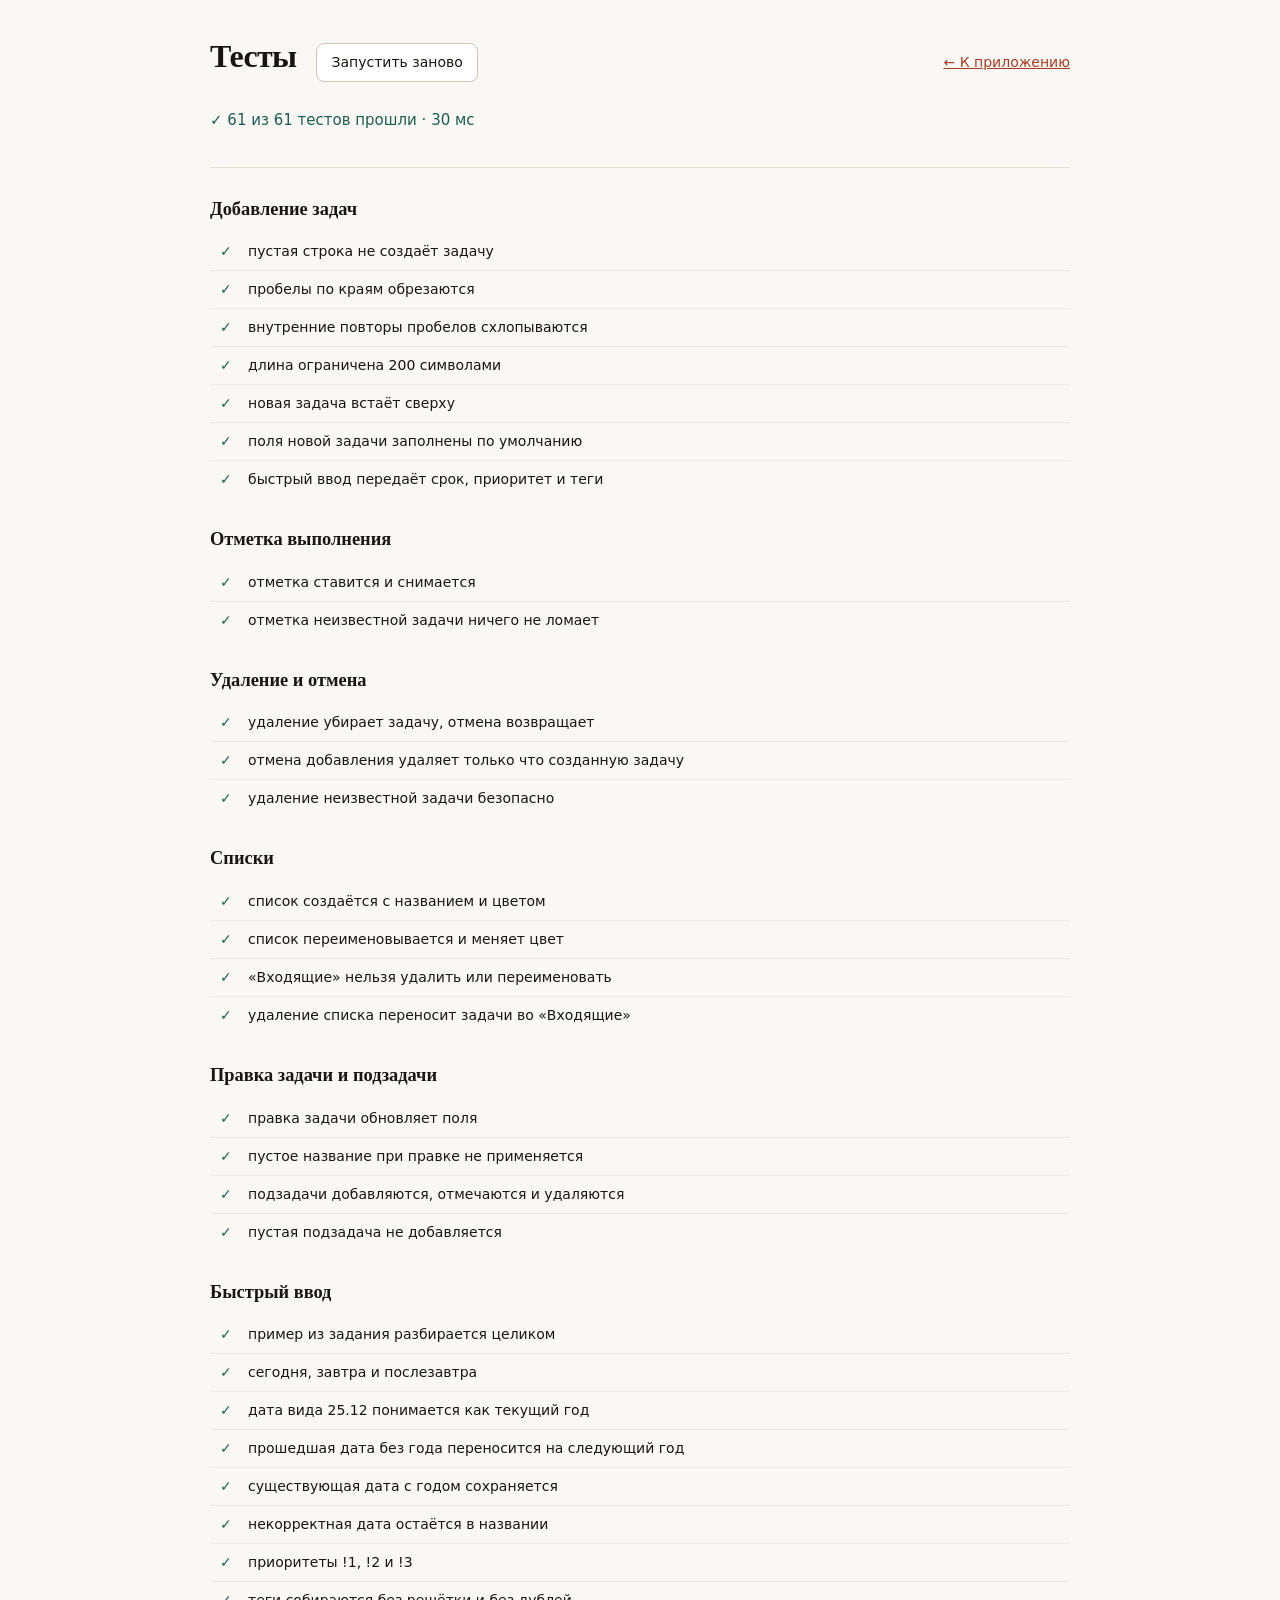
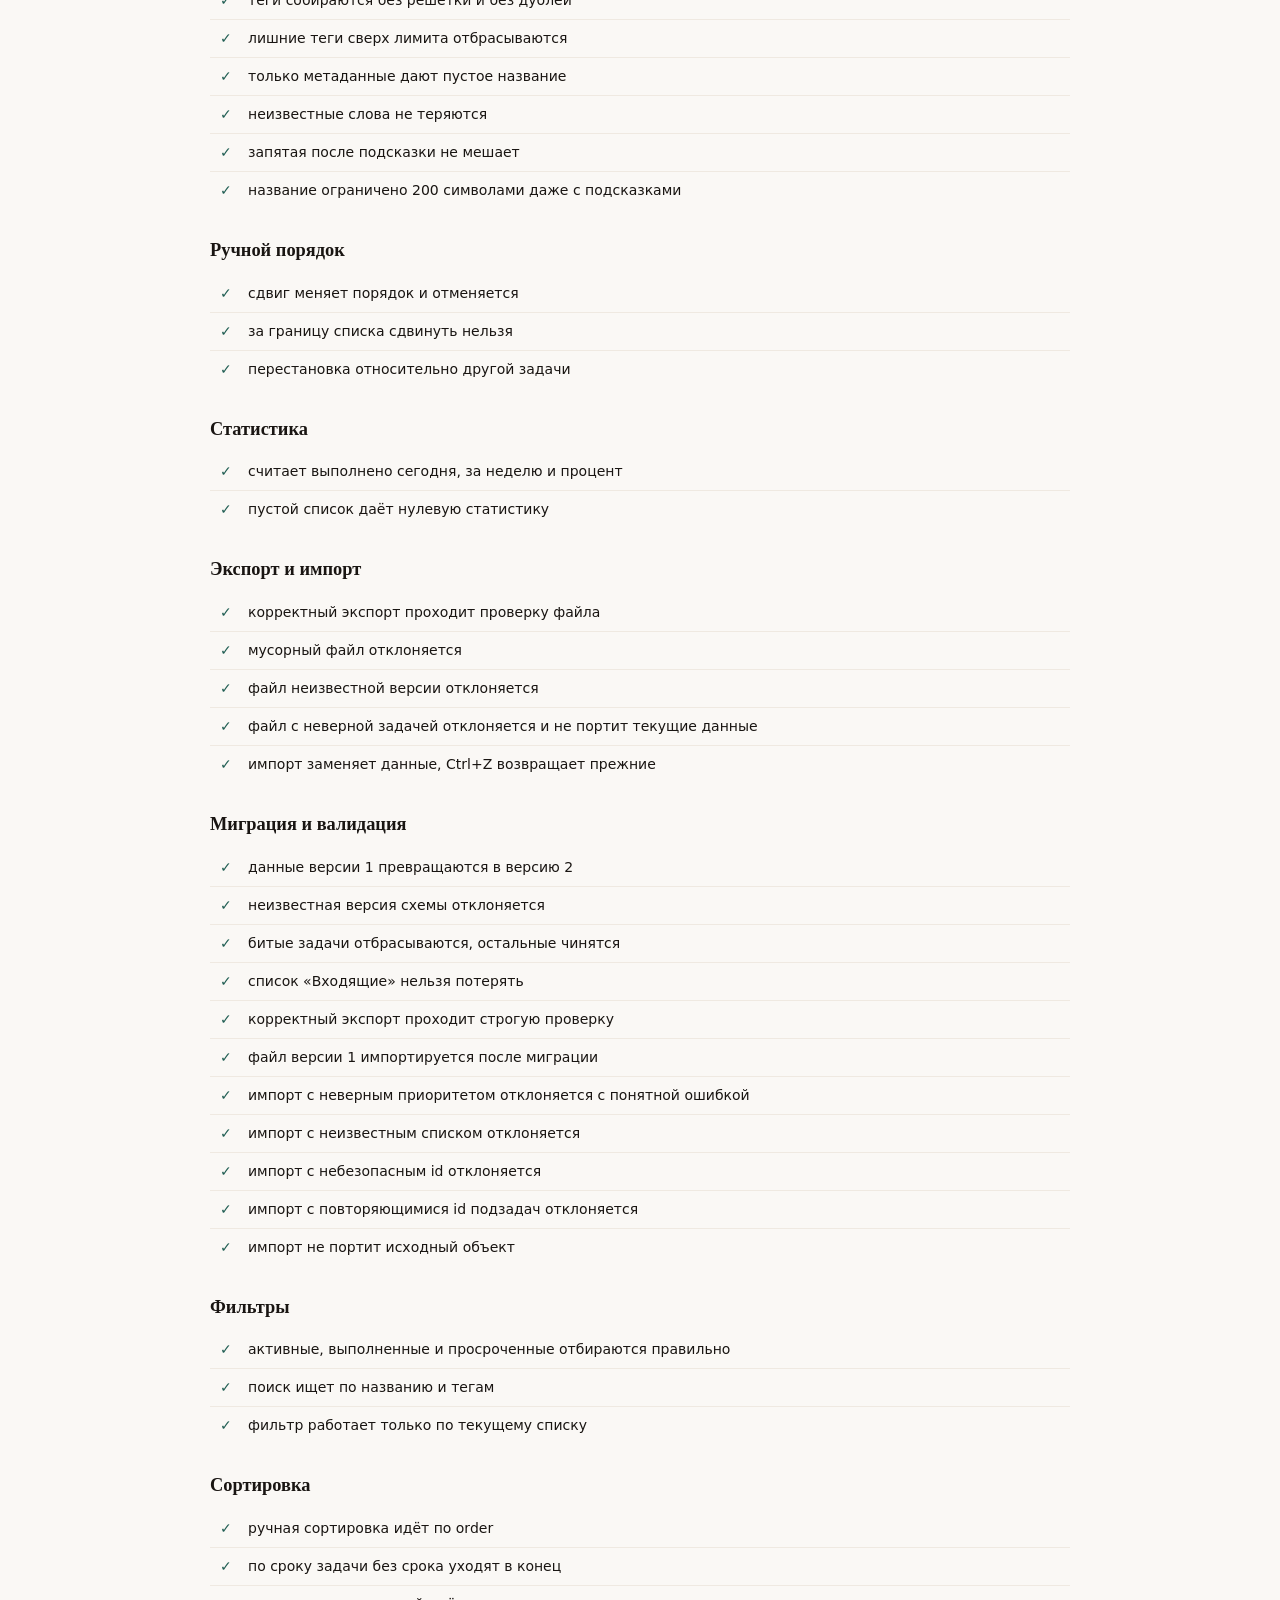
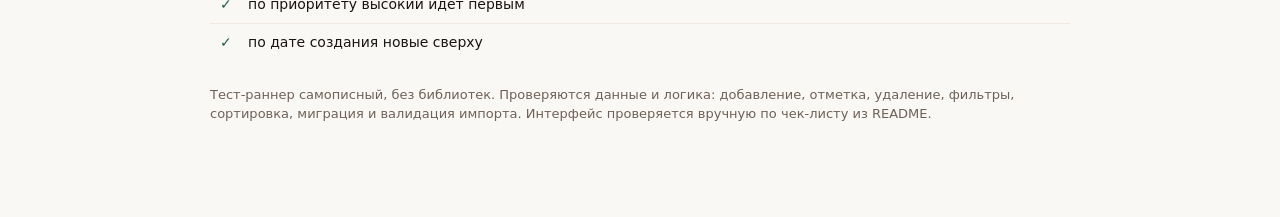
==== commit a7230a55: "Полировка: миграция файлов версии 1, безопасные id и чистое первое открытие" ====
--- a/tests.html
+++ b/tests.html
@@ -726,6 +726,30 @@
           assertEqual(result.state.tasks[0].title, 'Купить молоко');
         });
 
+        test('файл версии 1 импортируется после миграции', function () {
+          var v1 = {
+            version: 1,
+            lists: [{ id: 'inbox', title: 'Входящие' }],
+            tasks: [
+              {
+                id: 'a',
+                text: 'Позвонить',
+                completed: true,
+                priority: 'high',
+                listId: 'inbox',
+                tags: ['дом']
+              }
+            ],
+            settings: {}
+          };
+          var parsed = App.transfer.parseText(JSON.stringify(v1));
+          assert(parsed.ok, parsed.errors ? parsed.errors.join(' ') : 'импорт должен пройти');
+          assertEqual(parsed.state.tasks[0].title, 'Позвонить');
+          assertEqual(parsed.state.tasks[0].priority, 3);
+          assertEqual(parsed.state.tasks[0].done, true);
+          assertEqual(parsed.state.lists[0].id, 'inbox');
+        });
+
         test('импорт с неверным приоритетом отклоняется с понятной ошибкой', function () {
           var store = makeStore();
           store.actions.addTask({ title: 'Задача' });
